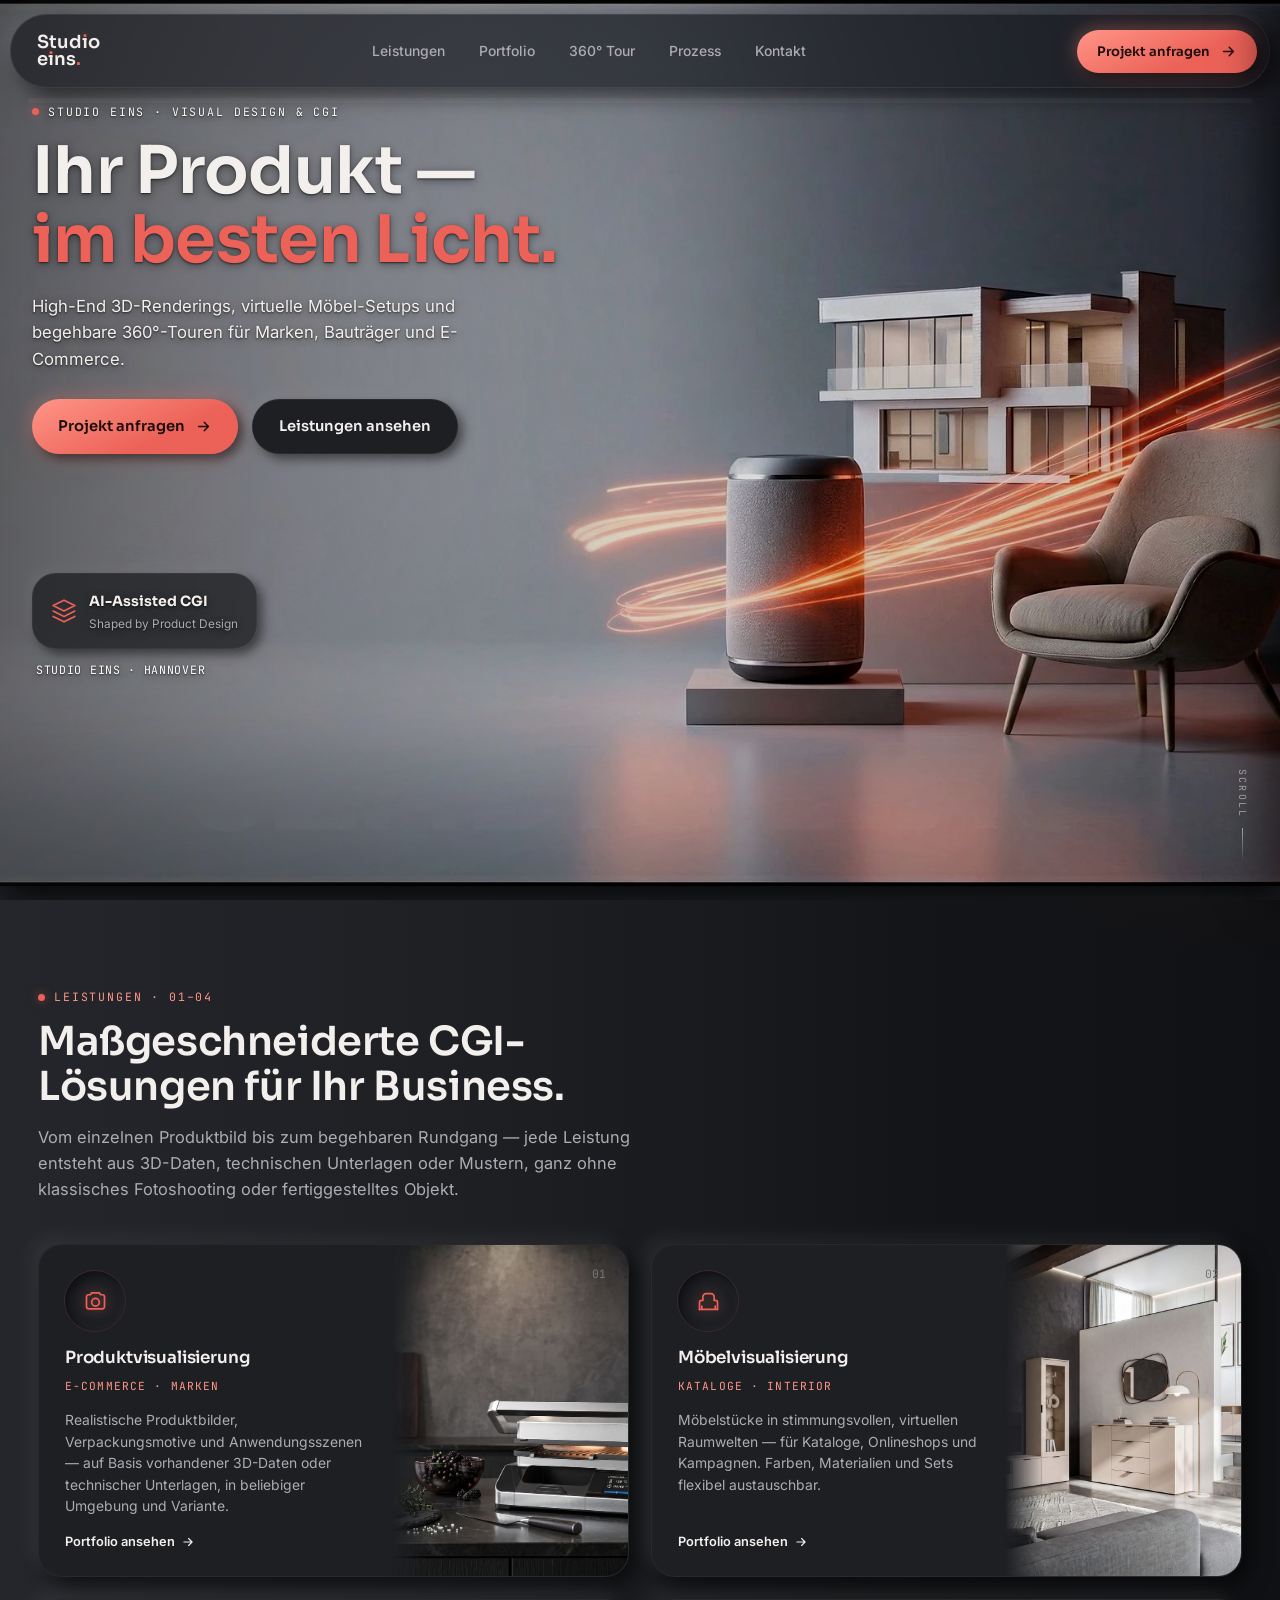
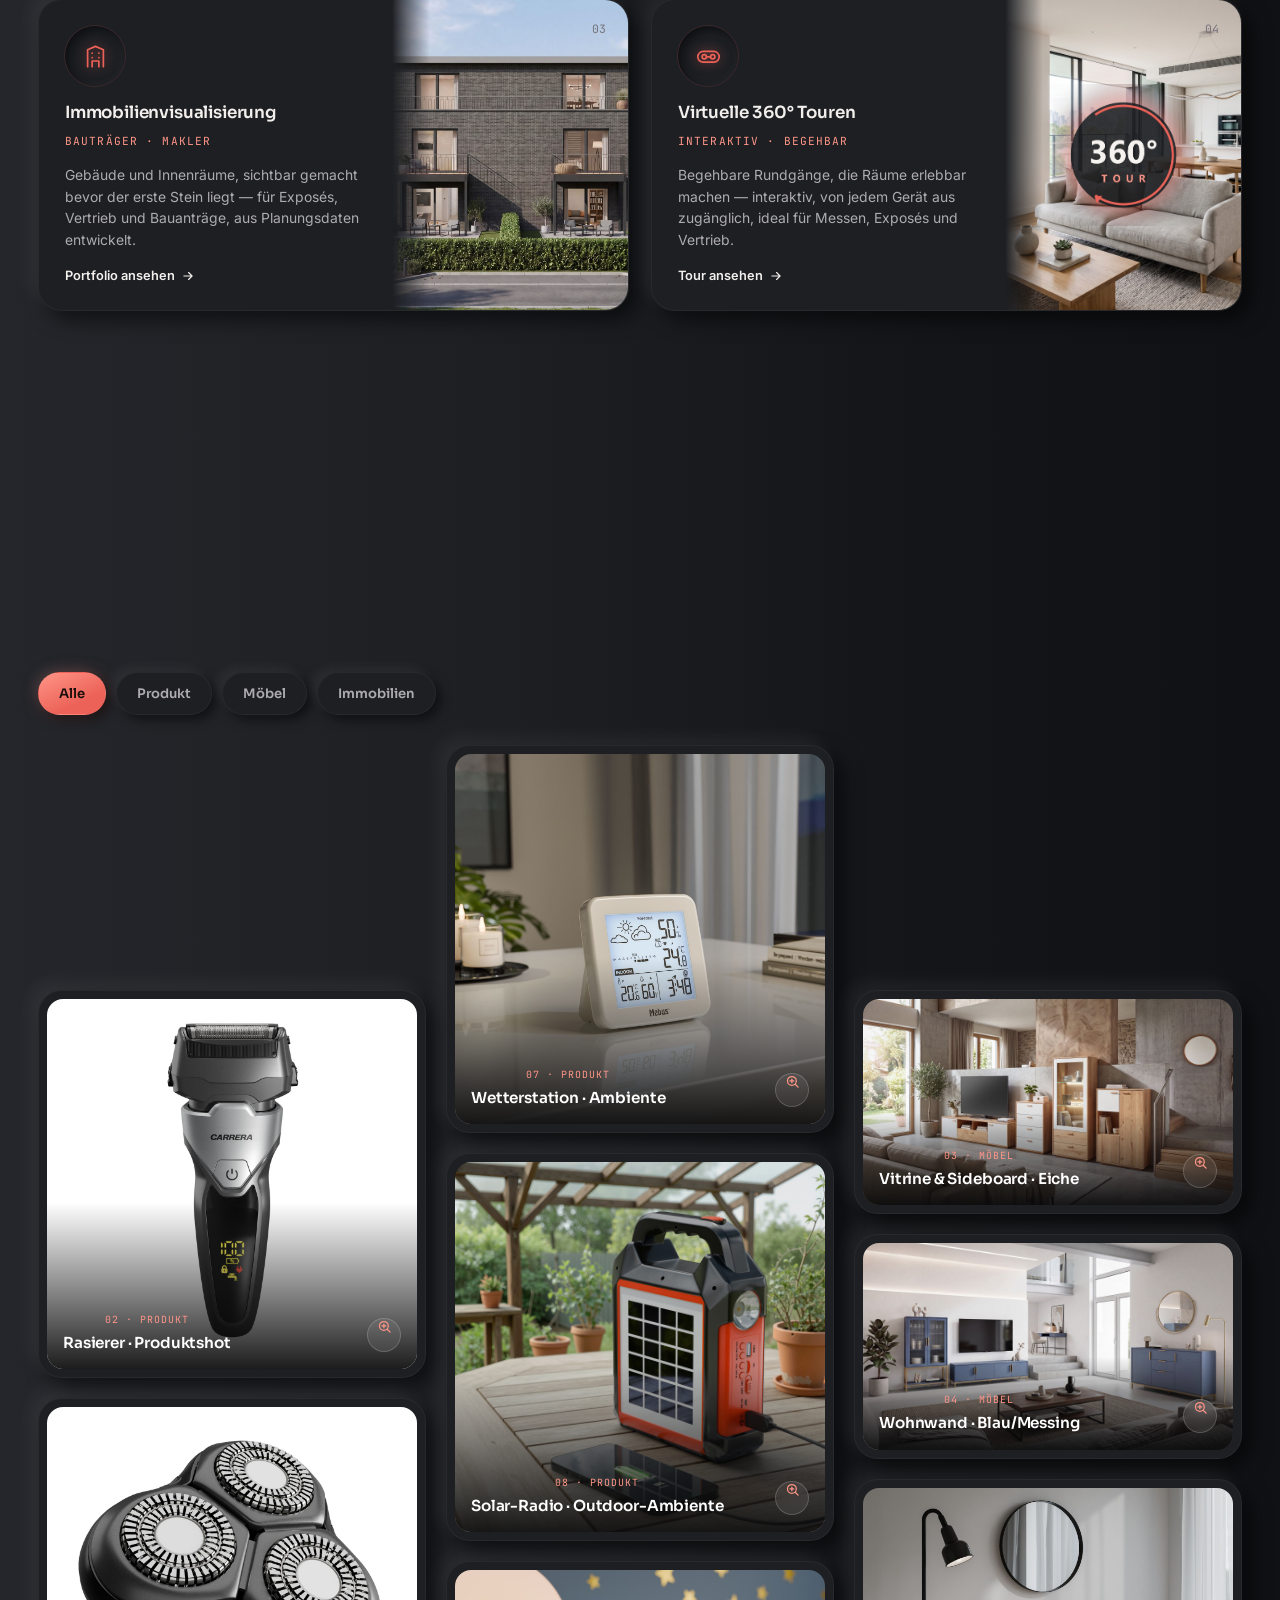
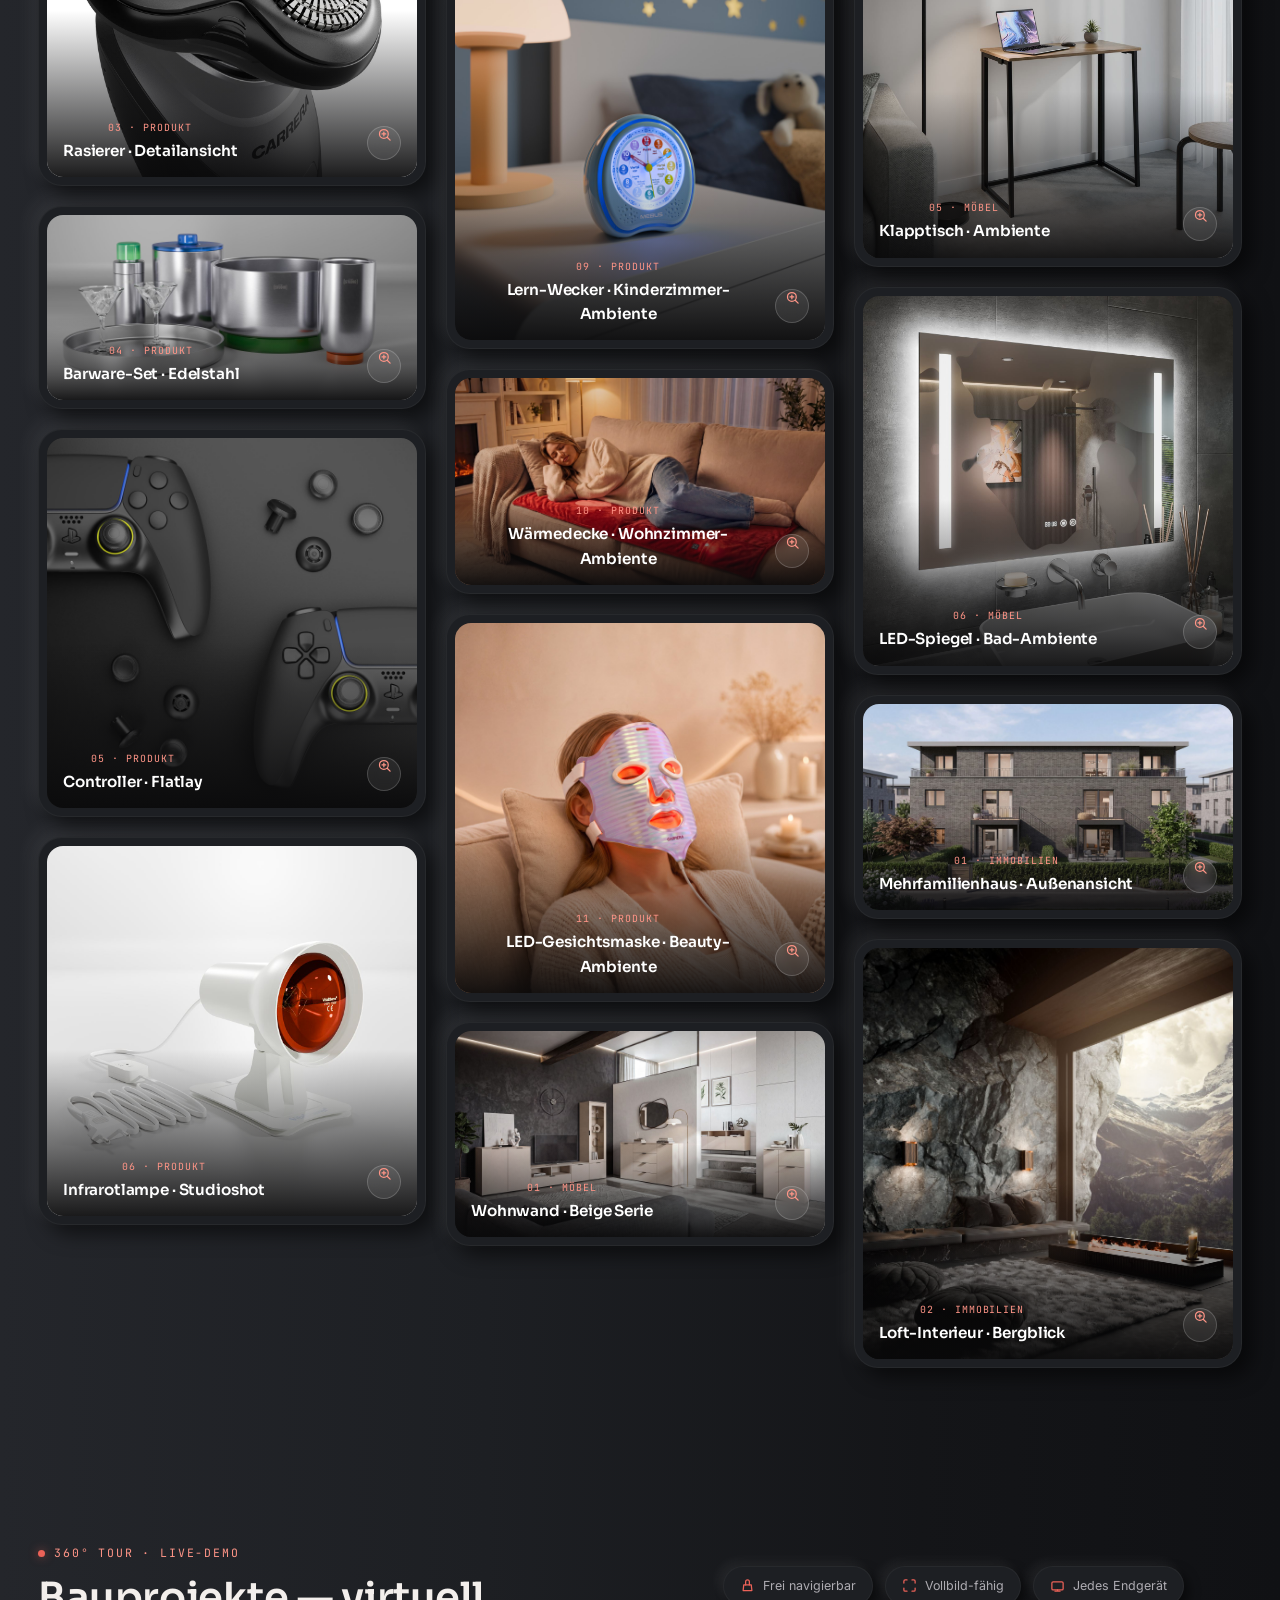
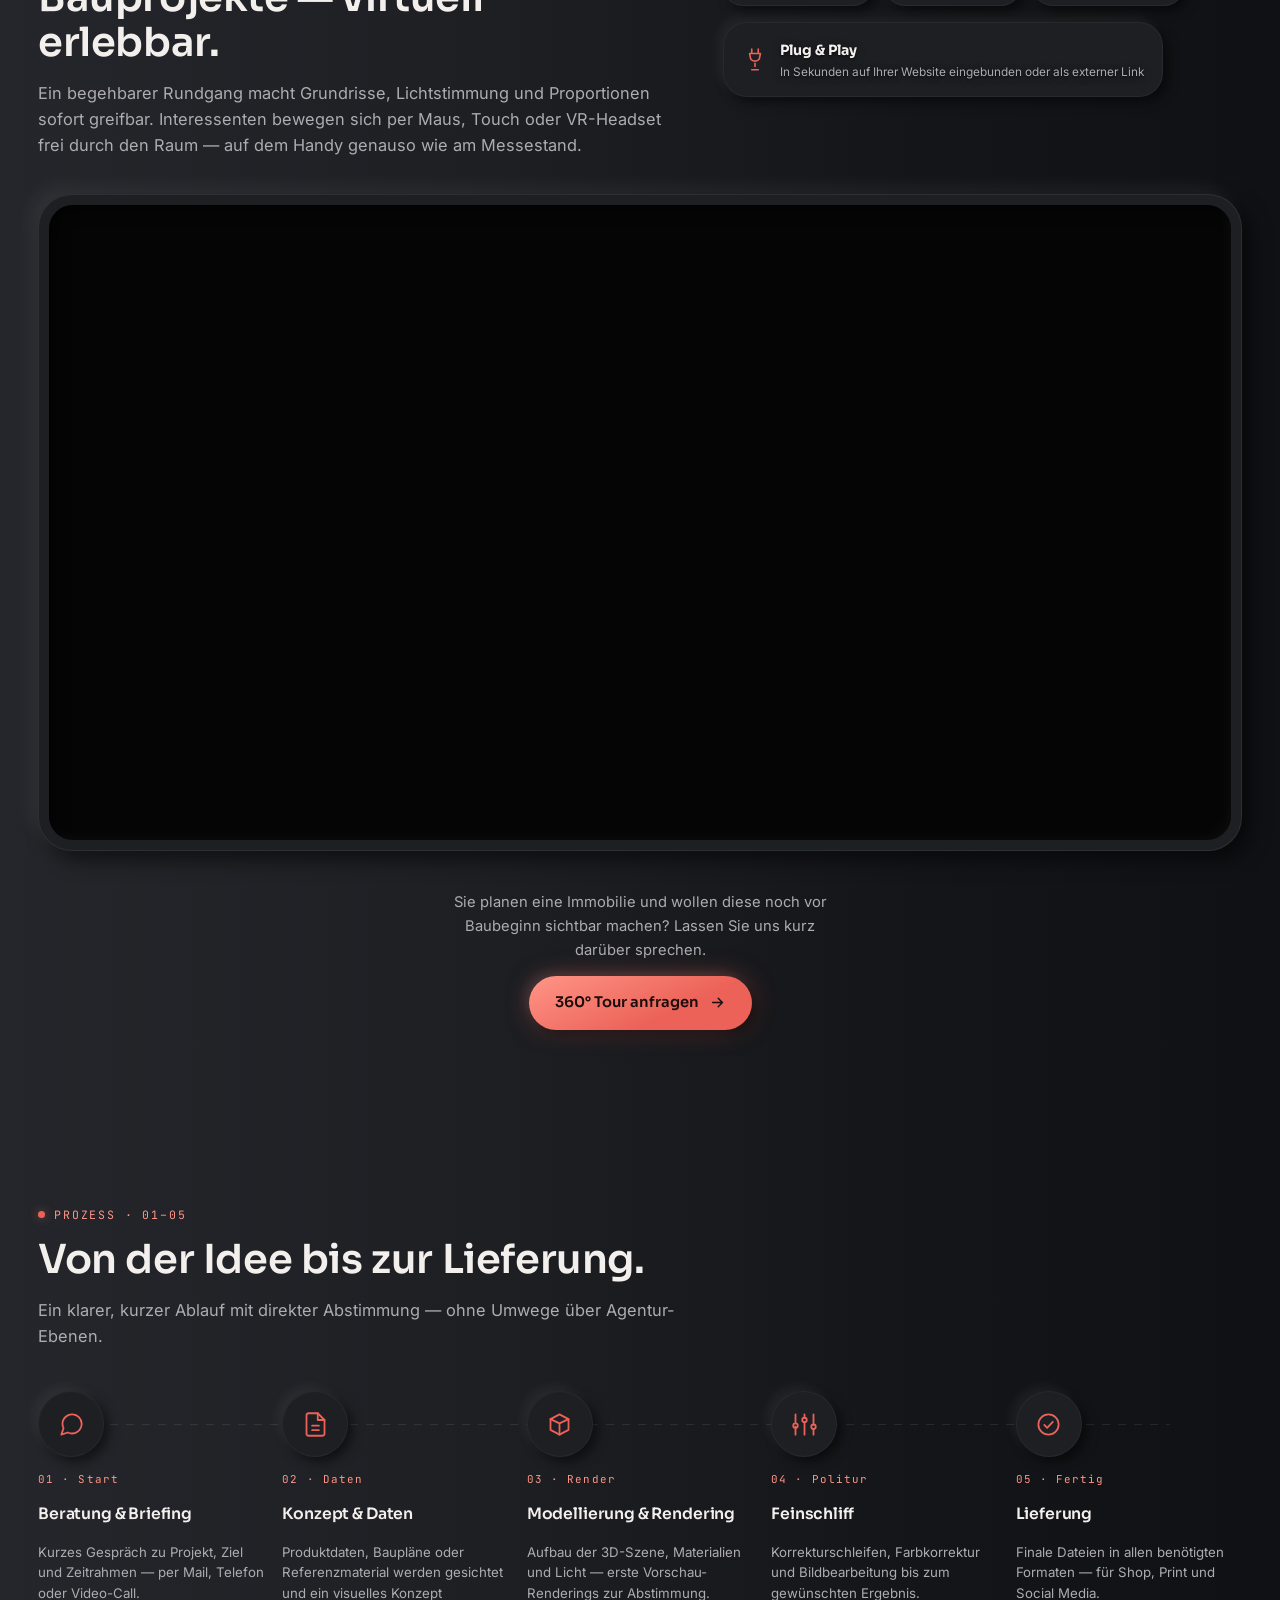
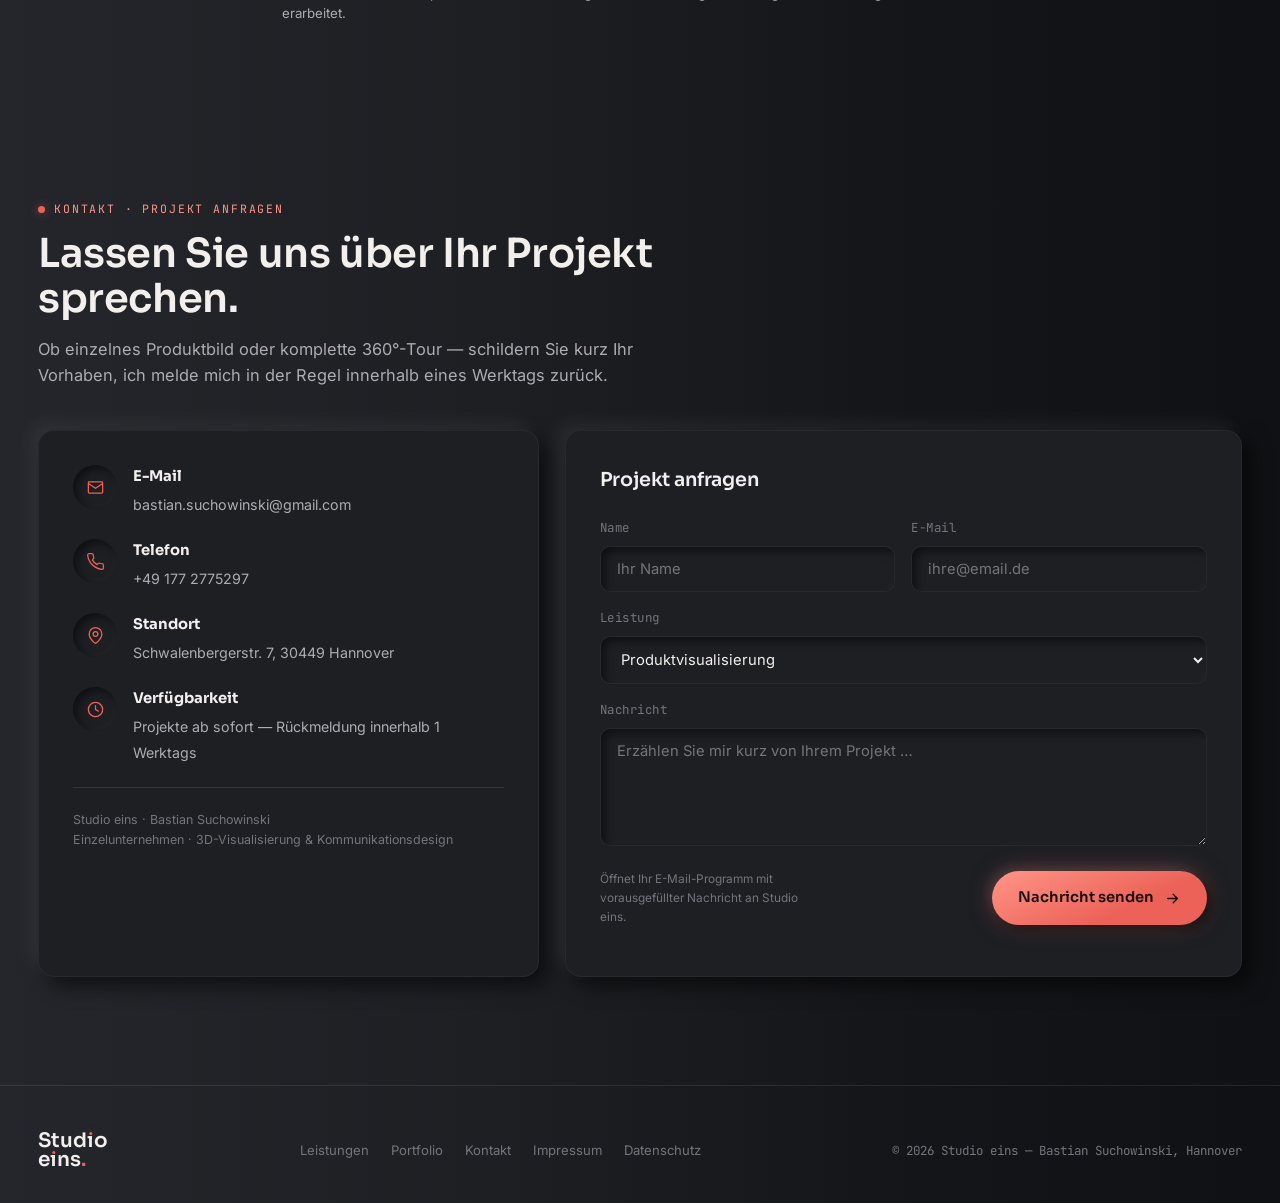
==== site-v5/index.html @ 90b6ddd1 "Add files via upload" ====
<!DOCTYPE html>
<html lang="de">
<head>
<meta charset="UTF-8">
<meta name="viewport" content="width=device-width, initial-scale=1.0">
<title>Studio eins — 3D-Visualisierung aus Hannover</title>
<meta name="description" content="Studio eins verwandelt Produkte, Möbel und Immobilien in fotorealistische 3D-Visualisierungen und begehbare 360°-Touren. Von Bastian Suchowinski, Hannover.">
<!-- TODO sobald die Domain feststeht: og:url + <link rel="canonical"> ergänzen, und og:image/twitter:image auf eine absolute URL (https://domain/...) umstellen — Social-Plattformen laden relative Bildpfade nicht zuverlässig -->
<meta property="og:type" content="website">
<meta property="og:site_name" content="Studio eins">
<meta property="og:title" content="Studio eins — 3D-Visualisierung aus Hannover">
<meta property="og:description" content="Studio eins verwandelt Produkte, Möbel und Immobilien in fotorealistische 3D-Visualisierungen und begehbare 360°-Touren.">
<meta property="og:image" content="assets/img/og-image.jpg">
<meta property="og:locale" content="de_DE">
<meta name="twitter:card" content="summary_large_image">
<meta name="twitter:title" content="Studio eins — 3D-Visualisierung aus Hannover">
<meta name="twitter:description" content="Studio eins verwandelt Produkte, Möbel und Immobilien in fotorealistische 3D-Visualisierungen und begehbare 360°-Touren.">
<meta name="twitter:image" content="assets/img/og-image.jpg">
<link rel="icon" href="assets/brand/favicon.ico" sizes="any">
<link rel="icon" type="image/png" sizes="32x32" href="assets/brand/favicon-32.png">
<link rel="icon" type="image/png" sizes="16x16" href="assets/brand/favicon-16.png">
<link rel="apple-touch-icon" sizes="180x180" href="assets/brand/apple-touch-icon.png">
<link rel="icon" type="image/png" sizes="192x192" href="assets/brand/android-chrome-192.png">
<link rel="stylesheet" href="styles.css?v=58">
</head>
<body>

<div class="backdrop" aria-hidden="true" id="backdrop"></div>
<canvas class="bolt-canvas" id="boltCanvas" aria-hidden="true"></canvas>

<!-- ===== NAV ===== -->
<header class="nav" id="siteNav">
  <div class="container nav__inner">
    <a href="#top" class="logo" aria-label="Studio eins — Start">
      <span class="logo__type">
        <span class="logo__l1">Stud<span class="i-wrap">ı<i class="i-dot"></i></span>o</span>
        <span class="logo__l2">e<span class="i-wrap">ı<i class="i-dot"></i></span>ns<span class="logo__stop">.</span></span>
      </span>
    </a>

    <nav class="nav__links" aria-label="Hauptnavigation">
      <a href="#leistungen">Leistungen</a>
      <a href="#portfolio">Portfolio</a>
      <a href="#tour">360°&nbsp;Tour</a>
      <a href="#prozess">Prozess</a>
      <a href="#kontakt">Kontakt</a>
    </nav>

    <div class="nav__cta">
      <a href="#kontakt" class="btn btn--accent btn--sm">
        <span class="full">Projekt anfragen</span>
        <svg viewBox="0 0 24 24" fill="none" stroke="currentColor" stroke-width="2" stroke-linecap="round" stroke-linejoin="round"><path d="M5 12h14M13 6l6 6-6 6"/></svg>
      </a>
    </div>

    <button class="burger" id="burger" aria-label="Menü öffnen" aria-expanded="false" aria-controls="mobileMenu">
      <span></span>
    </button>
  </div>
</header>

<div class="progress" aria-hidden="true"><div class="progress__fill" id="progressFill"></div></div>

<div class="menu-backdrop" id="menuBackdrop"></div>
<nav class="mobile-menu" id="mobileMenu" aria-label="Mobile Navigation">
  <a href="#leistungen">Leistungen</a>
  <a href="#portfolio">Portfolio</a>
  <a href="#tour">360° Tour</a>
  <a href="#prozess">Prozess</a>
  <a href="#kontakt">Kontakt</a>
  <a href="#kontakt" class="btn btn--accent">Projekt anfragen</a>
</nav>

<main id="top">

  <!-- ===== HERO ===== -->
  <section class="hero">
    <div class="hero__stage">
      <div class="hero__frame">
        <div class="hero__media">
          <video autoplay muted loop playsinline poster="assets/img/hero-poster.jpg">
            <source src="assets/video/hero.mp4" type="video/mp4">
          </video>
        </div>
        <div class="hero__scrim" aria-hidden="true"></div>
        <div class="hero__ghost" aria-hidden="true">STUDIO EINS</div>

        <div class="hero__content">
          <div class="container hero__content__inner">
          <div class="hero__grid">
            <div class="hero__copy reveal">
              <span class="eyebrow">STUDIO EINS · VISUAL DESIGN &amp; CGI</span>
              <h1>Ihr Produkt —<br><em>im besten Licht.</em></h1>
              <p>High-End 3D-Renderings, virtuelle Möbel-Setups und begehbare 360°-Touren für Marken, Bauträger und E-Commerce.</p>
              <div class="hero__actions">
                <a href="#kontakt" class="btn btn--accent btn--pulse">
                  Projekt anfragen
                  <svg viewBox="0 0 24 24" fill="none" stroke="currentColor" stroke-width="2" stroke-linecap="round" stroke-linejoin="round"><path d="M5 12h14M13 6l6 6-6 6"/></svg>
                </a>
                <a href="#leistungen" class="btn btn--ghost">Leistungen ansehen</a>
              </div>

              <div class="hero__trust reveal" style="transition-delay:.15s">
                <div class="hero__trust-inner">
                  <div class="hero__badge">
                    <svg viewBox="0 0 24 24" fill="none" stroke="currentColor" stroke-width="1.5" stroke-linecap="round" stroke-linejoin="round"><path d="M12 2 2 7l10 5 10-5-10-5Z"/><path d="M2 17l10 5 10-5M2 12l10 5 10-5"/></svg>
                    <span>
                      <b>AI-Assisted CGI</b>
                      <span>Shaped by Product Design</span>
                    </span>
                  </div>
                  <div class="hero__meta">STUDIO&nbsp;EINS · HANNOVER</div>
                </div>
              </div>
            </div>
          </div>
          </div>
        </div>

        <div class="scrolldown" aria-hidden="true"><span>SCROLL</span><span class="line"></span></div>
      </div>
    </div>
  </section>

  <!-- ===== LEISTUNGEN ===== -->
  <section class="section" id="leistungen">
    <div class="container">
      <div class="section-head reveal">
        <span class="eyebrow">Leistungen · 01–04</span>
        <h2>Maßgeschneiderte CGI-Lösungen für Ihr Business.</h2>
        <p>Vom einzelnen Produktbild bis zum begehbaren Rundgang — jede Leistung entsteht aus 3D-Daten, technischen Unterlagen oder Mustern, ganz ohne klassisches Fotoshooting oder fertiggestelltes Objekt.</p>
      </div>

      <div class="services-grid">

        <article class="service-card reveal">
          <div class="service-card__body">
            <span class="service-card__num">01</span>
            <div class="service-card__icon" aria-hidden="true">
              <svg viewBox="0 0 24 24" fill="none" stroke="currentColor" stroke-width="1.5" stroke-linecap="round" stroke-linejoin="round">
                <path d="M4 8a2 2 0 0 1 2-2h1.4l1.1-1.6h7L16.6 6H18a2 2 0 0 1 2 2v8.5a2 2 0 0 1-2 2H6a2 2 0 0 1-2-2V8Z"/><circle cx="12" cy="12.7" r="3.4"/>
              </svg>
            </div>
            <h3>Produktvisualisierung</h3>
            <p class="sub">E-Commerce · Marken</p>
            <p class="desc">Realistische Produktbilder, Verpackungsmotive und Anwendungsszenen — auf Basis vorhandener 3D-Daten oder technischer Unterlagen, in beliebiger Umgebung und Variante.</p>
            <a href="#portfolio" class="service-card__link" data-open-gallery="produkt">Portfolio ansehen <svg viewBox="0 0 24 24" fill="none" stroke="currentColor" stroke-width="2" stroke-linecap="round" stroke-linejoin="round"><path d="M5 12h14M13 6l6 6-6 6"/></svg></a>
          </div>
          <div class="service-card__media"><img src="assets/img/product-grill.jpg" alt="Produktvisualisierung: fotorealistisches 3D-Rendering eines Kontaktgrills in Studioumgebung" loading="lazy"></div>
        </article>

        <article class="service-card reveal" style="transition-delay:.06s">
          <div class="service-card__body">
            <span class="service-card__num">02</span>
            <div class="service-card__icon" aria-hidden="true">
              <svg viewBox="0 0 24 24" fill="none" stroke="currentColor" stroke-width="1.5" stroke-linecap="round" stroke-linejoin="round">
                <path d="M4 19v-6a2 2 0 0 1 2-2h1V8a3 3 0 0 1 3-3h4a3 3 0 0 1 3 3v3h1a2 2 0 0 1 2 2v6"/><path d="M4 19h16M6 19v-3M18 19v-3"/>
              </svg>
            </div>
            <h3>Möbelvisualisierung</h3>
            <p class="sub">Kataloge · Interior</p>
            <p class="desc">Möbelstücke in stimmungsvollen, virtuellen Raumwelten — für Kataloge, Onlineshops und Kampagnen. Farben, Materialien und Sets flexibel austauschbar.</p>
            <a href="#portfolio" class="service-card__link" data-open-gallery="moebel">Portfolio ansehen <svg viewBox="0 0 24 24" fill="none" stroke="currentColor" stroke-width="2" stroke-linecap="round" stroke-linejoin="round"><path d="M5 12h14M13 6l6 6-6 6"/></svg></a>
          </div>
          <div class="service-card__media"><img src="assets/img/furniture-beige.jpg" alt="Möbelvisualisierung: 3D-Rendering eines Wohnzimmers mit beigen Sideboards" loading="lazy"></div>
        </article>

        <article class="service-card reveal" style="transition-delay:.12s">
          <div class="service-card__body">
            <span class="service-card__num">03</span>
            <div class="service-card__icon" aria-hidden="true">
              <svg viewBox="0 0 24 24" fill="none" stroke="currentColor" stroke-width="1.5" stroke-linecap="round" stroke-linejoin="round">
                <path d="M5 21V6l7-3 7 3v15"/><path d="M9 21v-5h6v5M9 9h.01M15 9h.01M9 13h.01M15 13h.01"/>
              </svg>
            </div>
            <h3>Immobilienvisualisierung</h3>
            <p class="sub">Bauträger · Makler</p>
            <p class="desc">Gebäude und Innenräume, sichtbar gemacht bevor der erste Stein liegt — für Exposés, Vertrieb und Bauanträge, aus Planungsdaten entwickelt.</p>
            <a href="#portfolio" class="service-card__link" data-open-gallery="immobilien">Portfolio ansehen <svg viewBox="0 0 24 24" fill="none" stroke="currentColor" stroke-width="2" stroke-linecap="round" stroke-linejoin="round"><path d="M5 12h14M13 6l6 6-6 6"/></svg></a>
          </div>
          <div class="service-card__media"><img src="assets/img/realestate-exterior.jpg" alt="Immobilienvisualisierung: 3D-Rendering eines modernen Mehrfamilienhauses" loading="lazy"></div>
        </article>

        <article class="service-card reveal" style="transition-delay:.18s">
          <div class="service-card__body">
            <span class="service-card__num">04</span>
            <div class="service-card__icon" aria-hidden="true">
              <svg viewBox="0 0 24 24" fill="none" stroke="currentColor" stroke-width="1.5" stroke-linecap="round" stroke-linejoin="round">
                <rect x="2.5" y="7.5" width="19" height="9.5" rx="4.75"/><circle cx="8.2" cy="12.25" r="1.9"/><circle cx="15.8" cy="12.25" r="1.9"/><path d="M10.4 12.25h3.2"/>
              </svg>
            </div>
            <h3>Virtuelle 360° Touren</h3>
            <p class="sub">Interaktiv · Begehbar</p>
            <p class="desc">Begehbare Rundgänge, die Räume erlebbar machen — interaktiv, von jedem Gerät aus zugänglich, ideal für Messen, Exposés und Vertrieb.</p>
            <a href="#tour" class="service-card__link">Tour ansehen <svg viewBox="0 0 24 24" fill="none" stroke="currentColor" stroke-width="2" stroke-linecap="round" stroke-linejoin="round"><path d="M5 12h14M13 6l6 6-6 6"/></svg></a>
          </div>
          <div class="service-card__media"><img src="assets/img/tour-360-cover.jpg" alt="Virtuelle 360°-Tour: modernes Wohn-/Küchenloft mit 360°-Tour-Badge" loading="lazy"></div>
        </article>

      </div>
    </div>
  </section>

  <!-- ===== PORTFOLIO ===== -->
  <section class="section" id="portfolio">
    <div class="container">
      <div class="section-head reveal">
        <span class="eyebrow">Portfolio · Auswahl</span>
        <h2>Ausgewählte Arbeiten.</h2>
        <p>Das gesamte Portfolio auf einen Blick. Nach Leistung filtern oder direkt auf ein Bild klicken, um die Galerie zu öffnen.</p>
      </div>

      <div class="ref-filters" id="refFilters" role="tablist" aria-label="Portfolio filtern">
        <button class="ref-filter is-active" data-filter="alle">Alle</button>
        <button class="ref-filter" data-filter="produkt">Produkt</button>
        <button class="ref-filter" data-filter="moebel">Möbel</button>
        <button class="ref-filter" data-filter="immobilien">Immobilien</button>
      </div>

      <div class="ref-grid" id="refGrid"><!-- Kacheln werden per JS aus den Galerie-Daten erzeugt --></div>
    </div>
  </section>

  <!-- ===== 360 TOUR ===== -->
  <section class="section" id="tour">
    <div class="container">
      <div class="tour-copy">
        <div class="section-head reveal" style="margin-bottom:0;">
          <span class="eyebrow">360° Tour · Live-Demo</span>
          <h2>Bauprojekte — virtuell erlebbar.</h2>
          <p>Ein begehbarer Rundgang macht Grundrisse, Lichtstimmung und Proportionen sofort greifbar. Interessenten bewegen sich per Maus, Touch oder VR-Headset frei durch den Raum — auf dem Handy genauso wie am Messestand.</p>
        </div>
        <div class="tour-aside">
          <div class="tour-chips reveal" style="transition-delay:.1s">
            <span class="tour-chip"><svg viewBox="0 0 24 24" fill="none" stroke="currentColor" stroke-width="2" stroke-linecap="round" stroke-linejoin="round"><path d="M9 11V6a3 3 0 0 1 6 0v5"/><path d="M6 11h12l1 9H5l1-9Z"/></svg>Frei navigierbar</span>
            <span class="tour-chip"><svg viewBox="0 0 24 24" fill="none" stroke="currentColor" stroke-width="2" stroke-linecap="round" stroke-linejoin="round"><path d="M8 3H5a2 2 0 0 0-2 2v3M16 3h3a2 2 0 0 1 2 2v3M8 21H5a2 2 0 0 1-2-2v-3M16 21h3a2 2 0 0 0 2-2v-3"/></svg>Vollbild-fähig</span>
            <span class="tour-chip"><svg viewBox="0 0 24 24" fill="none" stroke="currentColor" stroke-width="2" stroke-linecap="round" stroke-linejoin="round"><rect x="3" y="6" width="18" height="13" rx="2"/><path d="M8 21h8M12 19v2"/></svg>Jedes Endgerät</span>
          </div>
          <div class="hero__badge tour-badge reveal" style="transition-delay:.16s">
            <svg viewBox="0 0 24 24" fill="none" stroke="currentColor" stroke-width="1.5" stroke-linecap="round" stroke-linejoin="round"><path d="M9 2v4M15 2v4M7 6h10l-1 5a5 5 0 0 1-8 0L7 6Z"/><path d="M12 15v3M9 21h6"/></svg>
            <span>
              <b>Plug &amp; Play</b>
              <span>In Sekunden auf Ihrer Website eingebunden oder als externer Link</span>
            </span>
          </div>
        </div>
      </div>

      <div class="tour-panel reveal">
        <div class="tour-frame">
          <iframe title="Virtuelle 360°-Immobilientour Studio eins" src="https://kuula.co/share/collection/7Tkqc?logo=0&card=1&info=0&fs=1&vr=1&zoom=1&thumbs=1&margin=11&inst=de" allow="xr-spatial-tracking; gyroscope; accelerometer" allowfullscreen loading="lazy"></iframe>
        </div>
      </div>

      <div class="tour-cta reveal">
        <p>Sie planen eine Immobilie und wollen diese noch vor Baubeginn sichtbar machen? Lassen Sie uns kurz darüber sprechen.</p>
        <a href="#kontakt" class="btn btn--accent">
          360° Tour anfragen
          <svg viewBox="0 0 24 24" fill="none" stroke="currentColor" stroke-width="2" stroke-linecap="round" stroke-linejoin="round"><path d="M5 12h14M13 6l6 6-6 6"/></svg>
        </a>
      </div>
    </div>
  </section>

  <!-- ===== PROZESS ===== -->
  <section class="section process" id="prozess">
    <div class="container">
      <div class="section-head reveal">
        <span class="eyebrow">Prozess · 01–05</span>
        <h2>Von der Idee bis zur Lieferung.</h2>
        <p>Ein klarer, kurzer Ablauf mit direkter Abstimmung — ohne Umwege über Agentur-Ebenen.</p>
      </div>

      <div class="process-track">
        <div class="process-step reveal">
          <div class="process-step__icon"><svg viewBox="0 0 24 24" fill="none" stroke="currentColor" stroke-width="1.6" stroke-linecap="round" stroke-linejoin="round"><path d="M21 11.5a8.38 8.38 0 0 1-.9 3.8 8.5 8.5 0 0 1-7.6 4.7 8.38 8.38 0 0 1-3.8-.9L3 21l1.9-5.7a8.38 8.38 0 0 1-.9-3.8 8.5 8.5 0 0 1 4.7-7.6 8.38 8.38 0 0 1 3.8-.9h.5a8.48 8.48 0 0 1 8 8v.5Z"/></svg></div>
          <span class="process-step__n">01 · Start</span>
          <h3>Beratung &amp; Briefing</h3>
          <p>Kurzes Gespräch zu Projekt, Ziel und Zeitrahmen — per Mail, Telefon oder Video-Call.</p>
        </div>
        <div class="process-step reveal" style="transition-delay:.06s">
          <div class="process-step__icon"><svg viewBox="0 0 24 24" fill="none" stroke="currentColor" stroke-width="1.6" stroke-linecap="round" stroke-linejoin="round"><path d="M14 2H6a2 2 0 0 0-2 2v16a2 2 0 0 0 2 2h12a2 2 0 0 0 2-2V8l-6-6Z"/><path d="M14 2v6h6M9 13h6M9 17h6"/></svg></div>
          <span class="process-step__n">02 · Daten</span>
          <h3>Konzept &amp; Daten</h3>
          <p>Produktdaten, Baupläne oder Referenzmaterial werden gesichtet und ein visuelles Konzept erarbeitet.</p>
        </div>
        <div class="process-step reveal" style="transition-delay:.12s">
          <div class="process-step__icon"><svg viewBox="0 0 24 24" fill="none" stroke="currentColor" stroke-width="1.6" stroke-linecap="round" stroke-linejoin="round"><path d="M12 3 4 7.2v9.6L12 21l8-4.2V7.2L12 3Z"/><path d="m4 7.2 8 3.8 8-3.8M12 11v10"/></svg></div>
          <span class="process-step__n">03 · Render</span>
          <h3>Modellierung &amp; Rendering</h3>
          <p>Aufbau der 3D-Szene, Materialien und Licht — erste Vorschau-Renderings zur Abstimmung.</p>
        </div>
        <div class="process-step reveal" style="transition-delay:.18s">
          <div class="process-step__icon"><svg viewBox="0 0 24 24" fill="none" stroke="currentColor" stroke-width="1.6" stroke-linecap="round" stroke-linejoin="round"><path d="M4 21v-7M4 10V3M12 21v-11M12 6V3M20 21v-5M20 12V3"/><circle cx="4" cy="13" r="2"/><circle cx="12" cy="8" r="2"/><circle cx="20" cy="14" r="2"/></svg></div>
          <span class="process-step__n">04 · Politur</span>
          <h3>Feinschliff</h3>
          <p>Korrekturschleifen, Farbkorrektur und Bildbearbeitung bis zum gewünschten Ergebnis.</p>
        </div>
        <div class="process-step reveal" style="transition-delay:.24s">
          <div class="process-step__icon"><svg viewBox="0 0 24 24" fill="none" stroke="currentColor" stroke-width="1.6" stroke-linecap="round" stroke-linejoin="round"><circle cx="12" cy="12" r="9"/><path d="m8.3 12.4 2.5 2.5 5-5.3"/></svg></div>
          <span class="process-step__n">05 · Fertig</span>
          <h3>Lieferung</h3>
          <p>Finale Dateien in allen benötigten Formaten — für Shop, Print und Social Media.</p>
        </div>
      </div>
    </div>
  </section>

  <!-- ===== KONTAKT ===== -->
  <section class="section" id="kontakt">
    <div class="container">
      <div class="section-head reveal">
        <span class="eyebrow">Kontakt · Projekt anfragen</span>
        <h2>Lassen Sie uns über Ihr Projekt sprechen.</h2>
        <p>Ob einzelnes Produktbild oder komplette 360°-Tour — schildern Sie kurz Ihr Vorhaben, ich melde mich in der Regel innerhalb eines Werktags zurück.</p>
      </div>

      <div class="contact-grid">
        <div class="contact-card nm-raised reveal">
          <div class="contact-row">
            <span class="contact-row__icon"><svg viewBox="0 0 24 24" fill="none" stroke="currentColor" stroke-width="1.6" stroke-linecap="round" stroke-linejoin="round"><path d="M4 4h16v16H4z" opacity="0"/><path d="M3 7l9 6 9-6M4 5h16a1 1 0 0 1 1 1v12a1 1 0 0 1-1 1H4a1 1 0 0 1-1-1V6a1 1 0 0 1 1-1Z"/></svg></span>
            <div><b>E-Mail</b><a href="mailto:bastian.suchowinski@gmail.com">bastian.suchowinski@gmail.com</a></div>
          </div>
          <div class="contact-row">
            <span class="contact-row__icon"><svg viewBox="0 0 24 24" fill="none" stroke="currentColor" stroke-width="1.6" stroke-linecap="round" stroke-linejoin="round"><path d="M22 16.9v3a2 2 0 0 1-2.2 2 19.8 19.8 0 0 1-8.6-3.1 19.5 19.5 0 0 1-6-6 19.8 19.8 0 0 1-3.1-8.6A2 2 0 0 1 4.1 2h3a2 2 0 0 1 2 1.7c.1 1 .3 2 .6 2.9a2 2 0 0 1-.5 2.1L8 9.9a16 16 0 0 0 6 6l1.2-1.2a2 2 0 0 1 2.1-.5c.9.3 1.9.5 2.9.6a2 2 0 0 1 1.8 2Z"/></svg></span>
            <div><b>Telefon</b><a href="tel:+491772775297">+49 177 2775297</a></div>
          </div>
          <div class="contact-row">
            <span class="contact-row__icon"><svg viewBox="0 0 24 24" fill="none" stroke="currentColor" stroke-width="1.6" stroke-linecap="round" stroke-linejoin="round"><path d="M20 10c0 6-8 12-8 12s-8-6-8-12a8 8 0 0 1 16 0Z"/><circle cx="12" cy="10" r="3"/></svg></span>
            <div><b>Standort</b><span class="val">Schwalenbergerstr. 7, 30449 Hannover</span></div>
          </div>
          <div class="contact-row">
            <span class="contact-row__icon"><svg viewBox="0 0 24 24" fill="none" stroke="currentColor" stroke-width="1.6" stroke-linecap="round" stroke-linejoin="round"><circle cx="12" cy="12" r="9"/><path d="M12 7v5l3.5 2"/></svg></span>
            <div><b>Verfügbarkeit</b><span class="val">Projekte ab sofort — Rückmeldung innerhalb 1 Werktags</span></div>
          </div>
          <div class="contact-card__divider"></div>
          <p class="contact-card__foot">Studio eins · Bastian Suchowinski<br>Einzelunternehmen · 3D-Visualisierung &amp; Kommunikationsdesign</p>
        </div>

        <form class="form-card nm-raised reveal" id="contactForm" style="transition-delay:.1s">
          <h3>Projekt anfragen</h3>
          <div class="form-grid">
            <div class="field">
              <label for="cf-name">Name</label>
              <input id="cf-name" name="name" type="text" placeholder="Ihr Name" required>
            </div>
            <div class="field">
              <label for="cf-email">E-Mail</label>
              <input id="cf-email" name="email" type="email" placeholder="ihre@email.de" required>
            </div>
            <div class="field field--full">
              <label for="cf-service">Leistung</label>
              <select id="cf-service" name="service">
                <option>Produktvisualisierung</option>
                <option>Möbelvisualisierung</option>
                <option>Immobilienvisualisierung</option>
                <option>Virtuelle 360°-Tour</option>
                <option>Sonstiges</option>
              </select>
            </div>
            <div class="field field--full">
              <label for="cf-message">Nachricht</label>
              <textarea id="cf-message" name="message" placeholder="Erzählen Sie mir kurz von Ihrem Projekt …" required></textarea>
            </div>
          </div>
          <div class="form-foot">
            <span class="form-hint">Öffnet Ihr E-Mail-Programm mit vorausgefüllter Nachricht an Studio eins.</span>
            <button type="submit" class="btn btn--accent">
              Nachricht senden
              <svg viewBox="0 0 24 24" fill="none" stroke="currentColor" stroke-width="2" stroke-linecap="round" stroke-linejoin="round"><path d="M5 12h14M13 6l6 6-6 6"/></svg>
            </button>
          </div>
          <p class="form-status" id="formStatus" role="status" aria-live="polite"></p>
        </form>
      </div>
    </div>
  </section>

</main>

<!-- ===== FOOTER ===== -->
<footer class="footer">
  <div class="container footer__inner">
    <a href="#top" class="logo" aria-label="Studio eins — Start">
      <span class="logo__type">
        <span class="logo__l1">Stud<span class="i-wrap">ı<i class="i-dot"></i></span>o</span>
        <span class="logo__l2">e<span class="i-wrap">ı<i class="i-dot"></i></span>ns<span class="logo__stop">.</span></span>
      </span>
    </a>
    <nav class="footer__links" aria-label="Rechtliches">
      <a href="#leistungen">Leistungen</a>
      <a href="#portfolio">Portfolio</a>
      <a href="#kontakt">Kontakt</a>
      <a href="impressum.html">Impressum</a>
      <a href="datenschutz.html">Datenschutz</a>
    </nav>
    <span class="footer__copy">© <span id="year"></span> Studio eins — Bastian Suchowinski, Hannover</span>
  </div>
</footer>

<!-- ===== LIGHTBOX ===== -->
<div class="lightbox" id="lightbox" role="dialog" aria-modal="true" aria-label="Bildergalerie">
  <div class="lightbox__stage">
    <button class="lightbox__close" id="lbClose" aria-label="Galerie schließen"><svg viewBox="0 0 24 24" fill="none" stroke="currentColor" stroke-width="2" stroke-linecap="round" stroke-linejoin="round"><path d="M18 6 6 18M6 6l12 12"/></svg></button>
    <button class="lightbox__btn lightbox__prev" id="lbPrev" aria-label="Vorheriges Bild"><svg viewBox="0 0 24 24" fill="none" stroke="currentColor" stroke-width="2" stroke-linecap="round" stroke-linejoin="round"><path d="m15 18-6-6 6-6"/></svg></button>
    <div class="lightbox__frame" id="lbFrame"></div>
    <button class="lightbox__btn lightbox__next" id="lbNext" aria-label="Nächstes Bild"><svg viewBox="0 0 24 24" fill="none" stroke="currentColor" stroke-width="2" stroke-linecap="round" stroke-linejoin="round"><path d="m9 6 6 6-6 6"/></svg></button>
    <div class="lightbox__cap">
      <h4 id="lbTitle"></h4>
      <span class="lightbox__count" id="lbCount"></span>
    </div>
  </div>
</div>

<script src="main.js?v=58"></script>
</body>
</html>
---- site-v5/styles.css ----
/* ==========================================================================
   Studio eins — V5
   Neumorphism · dunkles Studio-Panel-Design · Akzent #ec6258
   ========================================================================== */

/* ==========================================================================
   Self-hosted fonts (previously loaded from the Google Fonts CDN). Loading
   fonts directly from Google on every visit sends the visitor's IP address
   to Google before any consent is given — flagged as a GDPR issue by a
   2022 LG München ruling. Hosting the files ourselves avoids that entirely.
   Each family below is a single variable-font file per subset (Google
   serves one file covering the whole weight axis, not one file per weight).
   ========================================================================== */
@font-face {
  font-family: 'Sora';
  font-style: normal;
  font-weight: 400 800;
  font-display: swap;
  src: url('assets/fonts/sora-latin.woff2') format('woff2');
  unicode-range: U+0000-00FF, U+0131, U+0152-0153, U+02BB-02BC, U+02C6, U+02DA, U+02DC, U+0304, U+0308, U+0329, U+2000-206F, U+20AC, U+2122, U+2191, U+2193, U+2212, U+2215, U+FEFF, U+FFFD;
}
@font-face {
  font-family: 'Sora';
  font-style: normal;
  font-weight: 400 800;
  font-display: swap;
  src: url('assets/fonts/sora-latin-ext.woff2') format('woff2');
  unicode-range: U+0100-02BA, U+02BD-02C5, U+02C7-02CC, U+02CE-02D7, U+02DD-02FF, U+0304, U+0308, U+0329, U+1D00-1DBF, U+1E00-1E9F, U+1EF2-1EFF, U+2020, U+20A0-20AB, U+20AD-20C0, U+2113, U+2C60-2C7F, U+A720-A7FF;
}
@font-face {
  font-family: 'Inter';
  font-style: normal;
  font-weight: 100 900;
  font-display: swap;
  src: url('assets/fonts/inter-latin.woff2') format('woff2');
  unicode-range: U+0000-00FF, U+0131, U+0152-0153, U+02BB-02BC, U+02C6, U+02DA, U+02DC, U+0304, U+0308, U+0329, U+2000-206F, U+20AC, U+2122, U+2191, U+2193, U+2212, U+2215, U+FEFF, U+FFFD;
}
@font-face {
  font-family: 'Inter';
  font-style: normal;
  font-weight: 100 900;
  font-display: swap;
  src: url('assets/fonts/inter-latin-ext.woff2') format('woff2');
  unicode-range: U+0100-02BA, U+02BD-02C5, U+02C7-02CC, U+02CE-02D7, U+02DD-02FF, U+0304, U+0308, U+0329, U+1D00-1DBF, U+1E00-1E9F, U+1EF2-1EFF, U+2020, U+20A0-20AB, U+20AD-20C0, U+2113, U+2C60-2C7F, U+A720-A7FF;
}
@font-face {
  font-family: 'JetBrains Mono';
  font-style: normal;
  font-weight: 400 800;
  font-display: swap;
  src: url('assets/fonts/jetbrains-mono-latin.woff2') format('woff2');
  unicode-range: U+0000-00FF, U+0131, U+0152-0153, U+02BB-02BC, U+02C6, U+02DA, U+02DC, U+0304, U+0308, U+0329, U+2000-206F, U+20AC, U+2122, U+2191, U+2193, U+2212, U+2215, U+FEFF, U+FFFD;
}
@font-face {
  font-family: 'JetBrains Mono';
  font-style: normal;
  font-weight: 400 800;
  font-display: swap;
  src: url('assets/fonts/jetbrains-mono-latin-ext.woff2') format('woff2');
  unicode-range: U+0100-02BA, U+02BD-02C5, U+02C7-02CC, U+02CE-02D7, U+02DD-02FF, U+0304, U+0308, U+0329, U+1D00-1DBF, U+1E00-1E9F, U+1EF2-1EFF, U+2020, U+20A0-20AB, U+20AD-20C0, U+2113, U+2C60-2C7F, U+A720-A7FF;
}

*, *::before, *::after { box-sizing: border-box; }
html { scroll-behavior: smooth; overflow-x: hidden; }
@media (prefers-reduced-motion: reduce) {
  html { scroll-behavior: auto; }
  *, *::before, *::after { animation-duration: .001ms !important; animation-iteration-count: 1 !important; transition-duration: .001ms !important; scroll-behavior: auto !important; }
}
body { margin: 0; }
img, video { max-width: 100%; display: block; }
a { color: inherit; text-decoration: none; }
button { font: inherit; }
ul { margin: 0; padding: 0; list-style: none; }
h1, h2, h3, h4, p { margin: 0; }
::selection { background: rgba(236,98,88,.34); color: #fff; }

/* ==========================================================================
   Design tokens
   ========================================================================== */
:root {
  --bg-0: #121315;
  --bg-1: #191a1d;
  --bg-2: #1e2024;

  --panel: #1d1f23;
  --panel-2: #222429;
  --panel-hi: rgba(255,255,255,.05);
  --panel-lo: rgba(0,0,0,.62);

  --border: rgba(255,255,255,.07);
  --border-soft: rgba(255,255,255,.045);
  --line: rgba(255,255,255,.09);

  --accent: #ec6258;
  --accent-2: #ff9587;
  --accent-dim: #a8453c;
  --accent-soft: rgba(236,98,88,.14);
  --accent-glow: rgba(236,98,88,.55);

  --text-0: #f3efec;
  --text-1: #aeacb2;
  --text-2: #75747c;

  --radius-xl: 34px;
  --radius-lg: 24px;
  --radius: 16px;
  --radius-sm: 10px;
  --radius-pill: 999px;

  --font-display: 'Sora', 'Segoe UI', sans-serif;
  --font-body: 'Inter', 'Segoe UI', sans-serif;
  --font-mono: 'JetBrains Mono', 'Consolas', monospace;

  --nav-h: 74px;
  --nav-h-scrolled: 60px;
  --nav-top: 14px;
  --container: 1260px;

  --ease: cubic-bezier(.16,.84,.32,1);
  --ease-soft: cubic-bezier(.4,0,.2,1);

  /* neumorphic shadow recipes (dark surface) */
  --nm-out: 9px 9px 20px rgba(0,0,0,.55), -8px -8px 18px rgba(255,255,255,.065);
  --nm-out-sm: 5px 5px 11px rgba(0,0,0,.5), -5px -5px 11px rgba(255,255,255,.06);
  --nm-in: inset 6px 6px 13px rgba(0,0,0,.55), inset -5px -5px 11px rgba(255,255,255,.03);
  --nm-in-sm: inset 4px 4px 8px rgba(0,0,0,.5), inset -3px -3px 7px rgba(255,255,255,.025);
}

body {
  background: var(--bg-1);
  background-image:
    radial-gradient(900px 650px at 100% 8%, rgba(236,98,88,.065), transparent 55%),
    radial-gradient(1100px 850px at 50% 118%, rgba(0,0,0,.45), transparent 60%),
    linear-gradient(90deg, #24262b 0%, #1d1f23 38%, #141518 72%, #101114 100%);
  color: var(--text-1);
  font-family: var(--font-body);
  font-size: 16px;
  line-height: 1.6;
  -webkit-font-smoothing: antialiased;
}

.container { max-width: var(--container); margin: 0 auto; padding: 0 28px; }

h1, h2, h3, h4 { font-family: var(--font-display); color: var(--text-0); font-weight: 600; letter-spacing: -.01em; }
h1 { font-size: clamp(2.3rem, 5.2vw, 4.1rem); line-height: 1.05; font-weight: 650; }
h2 { font-size: clamp(1.7rem, 3.2vw, 2.5rem); line-height: 1.12; }
h3 { font-size: 1.2rem; }
em { color: var(--accent); font-style: normal; }

p { color: var(--text-1); }

.eyebrow {
  display: inline-flex; align-items: center; gap: 9px;
  font-family: var(--font-mono); font-size: .72rem; letter-spacing: .16em; text-transform: uppercase;
  color: var(--accent-2);
}
.eyebrow::before {
  content: ""; width: 7px; height: 7px; border-radius: 50%;
  background: var(--accent); box-shadow: 0 0 10px var(--accent-glow);
}

/* ==========================================================================
   Backdrop layers (bg glow + circuit canvas)
   ========================================================================== */
.backdrop { position: fixed; inset: 0; z-index: 0; pointer-events: none; }
.bolt-canvas { position: fixed; inset: 0; z-index: 1; pointer-events: none; mix-blend-mode: screen; opacity: .9; }

/* ==========================================================================
   Neumorphic utility surfaces
   ========================================================================== */
.nm-raised { background: var(--panel); border-radius: var(--radius); box-shadow: var(--nm-out); border: 1px solid var(--border-soft); }
.nm-inset { background: var(--panel); border-radius: var(--radius); box-shadow: var(--nm-in); border: 1px solid var(--border-soft); }

.btn {
  position: relative; z-index: 1;
  display: inline-flex; align-items: center; gap: 10px;
  padding: 15px 26px; border-radius: var(--radius-pill);
  font-family: var(--font-display); font-weight: 600; font-size: .92rem;
  cursor: pointer; border: 1px solid var(--border-soft);
  transition: transform .35s var(--ease), box-shadow .35s var(--ease), color .25s, background .25s;
  white-space: nowrap;
}
.btn svg { width: 17px; height: 17px; transition: transform .3s var(--ease); }
.btn--accent {
  color: #1a0d0b; background: linear-gradient(155deg, var(--accent-2), var(--accent) 65%);
  box-shadow: var(--nm-out-sm), 0 0 26px -4px var(--accent-glow);
  border: none;
}
.btn--accent:hover { transform: translateY(-2px); box-shadow: var(--nm-out-sm), 0 0 40px -2px var(--accent-glow); }
.btn--accent:hover svg { transform: translateX(3px); }
.btn--ghost { background: var(--panel); color: var(--text-0); box-shadow: var(--nm-out-sm); }
.btn--ghost:hover { box-shadow: var(--nm-in-sm); color: var(--accent-2); }
.btn--sm { padding: 11px 20px; font-size: .82rem; }

/* ==========================================================================
   Nav
   ========================================================================== */
.nav {
  position: fixed; top: var(--nav-top); left: 0; right: 0; z-index: 60;
  transition: top .4s var(--ease);
}
.nav__inner {
  display: flex; align-items: center; justify-content: space-between; gap: 18px;
  height: var(--nav-h); padding: 0 12px 0 26px;
  background: rgba(24,25,29,.66); backdrop-filter: blur(18px) saturate(140%);
  -webkit-backdrop-filter: blur(18px) saturate(140%);
  border-radius: var(--radius-pill); border: 1px solid var(--border);
  box-shadow: var(--nm-out);
  transition: height .4s var(--ease), background .4s var(--ease), box-shadow .4s var(--ease);
}
.nav.is-scrolled .nav__inner { height: var(--nav-h-scrolled); background: rgba(19,20,23,.82); }

.logo { display: flex; align-items: center; }
.logo__type {
  position: relative; display: inline-flex; flex-direction: column; line-height: .94;
  font-family: var(--font-display); font-weight: 600;
}
.logo__l1, .logo__l2 { font-size: 18px; color: var(--text-0); letter-spacing: 0; }
.i-wrap { position: relative; display: inline-block; }
.i-wrap .i-dot {
  position: absolute; top: .0em; left: 50%; transform: translateX(-50%);
  width: 3px; height: 3px; border-radius: 50%;
  background: var(--accent); box-shadow: 0 0 7px var(--accent-glow);
}
.logo__stop { color: var(--accent); }
footer .logo__l1, footer .logo__l2 { font-size: 20px; }
footer .i-wrap .i-dot { width: 3.4px; height: 3.4px; }

.nav__links { display: flex; align-items: center; gap: 2px; }
.nav__links a {
  position: relative; padding: 10px 16px; border-radius: var(--radius-pill);
  font-size: .87rem; color: var(--text-1); font-weight: 500; transition: color .25s, background .25s;
}
.nav__links a:hover { color: var(--text-0); background: var(--panel-hi); }
.nav__links a.is-active { color: var(--accent-2); }

.nav__cta { display: flex; align-items: center; gap: 12px; }

.burger {
  display: none; width: 42px; height: 42px; border-radius: 50%;
  background: var(--panel); box-shadow: var(--nm-out-sm); border: 1px solid var(--border-soft);
  align-items: center; justify-content: center; flex-shrink: 0; cursor: pointer;
}
.burger span { display: block; width: 16px; height: 1.5px; background: var(--text-0); position: relative; transition: transform .3s var(--ease), opacity .3s; }
.burger span::before, .burger span::after { content: ""; position: absolute; left: 0; width: 16px; height: 1.5px; background: var(--text-0); transition: transform .3s var(--ease); }
.burger span::before { top: -5px; } .burger span::after { top: 5px; }
.burger[aria-expanded="true"] span { background: transparent; }
.burger[aria-expanded="true"] span::before { transform: translateY(5px) rotate(45deg); }
.burger[aria-expanded="true"] span::after { transform: translateY(-5px) rotate(-45deg); }

/* progress bar under nav — matches the navbar's width */
.progress {
  position: fixed; left: 50%; transform: translateX(-50%); top: calc(var(--nav-top) + var(--nav-h) + 10px);
  width: min(var(--container), calc(100% - 56px)); height: 5px; border-radius: var(--radius-pill); z-index: 59;
  background: rgba(255,255,255,.05); box-shadow: 0 0 22px -6px var(--accent-glow); overflow: hidden;
  transition: top .4s var(--ease), opacity .3s;
}
.nav.is-scrolled ~ .progress { top: calc(var(--nav-top) + var(--nav-h-scrolled) + 8px); }
.progress__fill {
  height: 100%; width: 0%; border-radius: inherit;
  background: linear-gradient(90deg, var(--accent-dim), var(--accent) 55%, var(--accent-2));
  box-shadow: 0 0 18px 1px var(--accent-glow);
  transition: width .12s linear;
}

.menu-backdrop { position: fixed; inset: 0; background: rgba(10,10,11,.7); backdrop-filter: blur(4px); z-index: 65; opacity: 0; pointer-events: none; transition: opacity .35s var(--ease); }
.menu-backdrop.is-open { opacity: 1; pointer-events: auto; }
.mobile-menu {
  position: fixed; top: 0; right: 0; bottom: 0; width: min(340px, 86vw); z-index: 70;
  background: var(--bg-1); border-left: 1px solid var(--border);
  display: flex; flex-direction: column; gap: 6px; padding: 100px 26px 40px;
  transform: translateX(100%); transition: transform .45s var(--ease);
  box-shadow: -18px 0 40px rgba(0,0,0,.5);
}
.mobile-menu.is-open { transform: translateX(0); }
.mobile-menu a {
  padding: 15px 6px; border-bottom: 1px solid var(--line); color: var(--text-1);
  font-family: var(--font-display); font-size: 1.05rem; font-weight: 550;
}
.mobile-menu a:hover { color: var(--accent-2); }
.mobile-menu .btn { margin-top: 20px; justify-content: center; }
.mobile-menu a.btn--accent { color: #fff; border-bottom: none; }

/* ==========================================================================
   Layout rhythm
   ========================================================================== */
main { position: relative; z-index: 2; }
/* keeps the fixed nav from covering a section's heading when jumping to
   it directly (e.g. a link to #tour, or clicking a nav item) */
.section { padding: 88px 0; position: relative; scroll-margin-top: calc(var(--nav-top) + var(--nav-h) + 24px); }
.section--tight { padding: 64px 0; }
.section-head { max-width: 640px; margin-bottom: 42px; display: flex; flex-direction: column; gap: 14px; }
.section-head p { font-size: 1.02rem; }
.section-foot { margin-top: 34px; }

.reveal { opacity: 0; transform: translateY(26px); transition: opacity .8s var(--ease), transform .8s var(--ease); }
.reveal.is-visible { opacity: 1; transform: translateY(0); }

/* ==========================================================================
   Hero
   ========================================================================== */
.hero {
  position: relative; overflow: hidden;
  min-height: 100vh; min-height: 100svh;
  display: flex; flex-direction: column;
}
.hero__stage {
  position: relative; background: var(--panel);
  flex: 1 1 auto; min-height: 0;
}
.hero__frame {
  position: absolute; inset: 0 0 14px 0;
  border-radius: 0;
  overflow: hidden;
  /* inset: vignettes the video's own bottom edge from inside.
     outset: the actual drop shadow onto the panel strip / page below.
     (overflow:hidden does NOT clip an element's own box-shadow — confirmed;
     no separate unclipped sibling needed, same pattern as .service-card.) */
  box-shadow:
    inset 0 -50px 40px -35px rgba(0,0,0,.9),
    0 18px 30px -6px rgba(0,0,0,.75);
}
.hero__media { position: absolute; inset: 0; }
.hero__media video { width: 100%; height: 100%; object-fit: cover; filter: saturate(1.05) contrast(1.04) brightness(.86); }
.hero__scrim {
  position: absolute; inset: 0;
  background:
    linear-gradient(180deg, rgba(10,10,11,.0) 0%, rgba(10,10,11,.0) 100%),
    linear-gradient(90deg, rgba(10,10,11,.5), transparent 50%);
}
.hero__ghost {
  position: absolute; left: 0; right: 0; bottom: 0; z-index: 2; text-align: center; pointer-events: none;
  font-family: var(--font-display); font-weight: 700; letter-spacing: -.02em;
  font-size: clamp(3rem, 11vw, 9rem); color: rgba(255,255,255,.16);
  height: clamp(2.6rem, 8vw, 6rem); overflow: hidden;
  transform: scaleY(-1); -webkit-mask-image: linear-gradient(rgba(0,0,0,.5), transparent 85%); mask-image: linear-gradient(rgba(0,0,0,.5), transparent 85%);
  user-select: none;
}

.hero__content {
  position: absolute; inset: 0; z-index: 3; display: flex; align-items: flex-end;
  /* bottom/top spacing must scale with viewport HEIGHT, not width — a %
     value here would resolve against width (CSS padding quirk) and blow
     up on ultrawide screens or collapse on short ones. clamp()+vh fixes that. */
  padding: calc(var(--nav-top) + var(--nav-h) + 24px) 5% clamp(200px, 34vh, 460px) 2.5%; pointer-events: none;
}
.hero__content__inner { padding: 0; width: 100%; pointer-events: auto; }
.hero__grid { display: grid; grid-template-columns: 1.35fr .9fr; gap: 40px; align-items: end; }
/* clamp()+vh here too, for the same reason as .hero__content's padding:
   fixed px margins don't shrink on short viewports, so on a wide-but-short
   window the whole text block used to overflow past the top of the frame. */
.hero__copy h1 { margin: clamp(8px, 2.2vh, 14px) 0 clamp(10px, 3vh, 18px); }
.hero__copy p { max-width: 46ch; font-size: 1.04rem; margin-bottom: clamp(14px, 4vh, 26px); }
.hero__actions { display: flex; gap: 14px; flex-wrap: wrap; }
.hero__trust { margin-top: clamp(10px, 3vh, 20px); }
/* same fix as .hero__content: a fixed px offset doesn't know how tall the
   hero actually is, so on short viewports it pushed the badge past the
   visible area. clamp()+vh keeps the "sits well below the buttons" look
   on normal screens while scaling down safely on short ones. */
.hero__trust-inner { display: flex; flex-direction: column; align-items: flex-start; gap: 12px; transform: translateY(clamp(24px, 11vh, 180px)); }
.hero__badge {
  display: inline-flex; width: fit-content; align-items: center; gap: 12px; padding: 14px 18px;
  background: rgba(24,25,28,.72); backdrop-filter: blur(10px); border-radius: var(--radius-lg); box-shadow: var(--nm-out-sm); border: 1px solid var(--border-soft);
}
.hero__badge svg { width: 26px; height: 26px; color: var(--accent); flex-shrink: 0; }
.hero__badge b { display: block; color: var(--text-0); font-family: var(--font-display); font-size: .88rem; }
.hero__badge span:last-child { display: block; color: var(--text-1); font-size: .74rem; margin-top: 2px; }
.hero__meta { font-family: var(--font-mono); font-size: .72rem; color: #fff; letter-spacing: .06em; padding-left: 4px; }

/* keeps hero text readable even where the video runs light/bright */
.hero__content .eyebrow,
.hero__copy h1,
.hero__copy p,
.hero__badge b,
.hero__badge span:last-child,
.hero__meta {
  text-shadow: 0 1px 2px rgba(0,0,0,.6), 0 2px 10px rgba(0,0,0,.4);
}
.hero__copy p { color: var(--text-0); }
.hero__content .eyebrow { color: #fff; }

.btn--pulse { animation: btnPulse 3.6s ease-in-out infinite; }
.btn--pulse:hover { animation-play-state: paused; }
@keyframes btnPulse {
  0%, 100% { transform: scale(1); }
  50% { transform: scale(1.045); }
}

.scrolldown { position: absolute; right: 30px; bottom: 24px; display: flex; flex-direction: column; align-items: center; gap: 10px; z-index: 4; }
.scrolldown span:first-child { font-family: var(--font-mono); font-size: .62rem; letter-spacing: .22em; color: rgba(255,255,255,.55); writing-mode: vertical-rl; }
.scrolldown .line { width: 1px; height: 34px; background: linear-gradient(rgba(255,255,255,.6), transparent); position: relative; overflow: hidden; }
.scrolldown .line::after { content: ""; position: absolute; top: -100%; left: 0; width: 100%; height: 100%; background: var(--accent); animation: dropline 2.2s ease-in-out infinite; }
@keyframes dropline { 0% { top: -100%; } 60%, 100% { top: 100%; } }

/* ==========================================================================
   Services
   ========================================================================== */
.services-grid { display: grid; grid-template-columns: repeat(2, 1fr); gap: 22px; }
.service-card {
  background: var(--panel); border-radius: var(--radius-lg); border: 1px solid var(--border-soft);
  box-shadow: var(--nm-out); display: grid; grid-template-columns: 3fr 2fr; align-items: stretch;
  transition: transform .45s var(--ease), box-shadow .45s var(--ease);
  position: relative; overflow: hidden; min-height: 250px;
}
.service-card:hover { transform: translateY(-6px); box-shadow: var(--nm-out), 0 22px 40px -18px rgba(236,98,88,.35); }
.service-card__body { padding: 26px 22px 24px 26px; display: flex; flex-direction: column; gap: 14px; min-width: 0; }
.service-card__icon {
  width: 60px; height: 60px; border-radius: 50%; background: var(--panel);
  box-shadow: var(--nm-in-sm); display: flex; align-items: center; justify-content: center;
  color: var(--accent); position: relative; flex-shrink: 0;
}
.service-card__icon::after { content: ""; position: absolute; inset: -1px; border-radius: 50%; border: 1px solid var(--accent-soft); }
.service-card__icon svg { width: 27px; height: 27px; filter: drop-shadow(0 0 6px var(--accent-glow)); }
.service-card__num { position: absolute; top: 20px; right: 22px; font-family: var(--font-mono); font-size: .72rem; color: var(--text-2); z-index: 2; }
.service-card h3 { font-size: 1.05rem; }
.service-card p.sub { font-family: var(--font-mono); font-size: .7rem; letter-spacing: .1em; text-transform: uppercase; color: var(--accent-2); margin-top: -8px; }
.service-card p.desc { font-size: .87rem; line-height: 1.55; flex-grow: 1; }
.service-card__media {
  position: relative; overflow: hidden; min-height: 0;
  -webkit-mask-image: linear-gradient(90deg, transparent 0%, #000 16%);
  mask-image: linear-gradient(90deg, transparent 0%, #000 16%);
}
.service-card__media img { position: absolute; inset: 0; width: 100%; height: 100%; object-fit: cover; transition: transform .7s var(--ease); }
.service-card:hover .service-card__media img { transform: scale(1.1); }
.service-card__link { display: inline-flex; align-items: center; gap: 6px; font-size: .8rem; font-weight: 600; color: var(--text-0); }
.service-card__link svg { width: 14px; height: 14px; transition: transform .3s var(--ease); }
.service-card:hover .service-card__link svg { transform: translateX(4px); color: var(--accent-2); }

/* ==========================================================================
   Referenzen
   ========================================================================== */
.ref-filters { display: flex; flex-wrap: wrap; gap: 10px; margin-bottom: 30px; }
.ref-filter {
  padding: 10px 20px; border-radius: var(--radius-pill); background: var(--panel);
  box-shadow: var(--nm-out-sm); border: 1px solid var(--border-soft); color: var(--text-1);
  font-family: var(--font-display); font-weight: 600; font-size: .82rem; cursor: pointer;
  transition: color .3s, box-shadow .3s, background .3s;
}
.ref-filter:hover { color: var(--text-0); }
.ref-filter.is-active { color: #1a0d0b; background: linear-gradient(155deg, var(--accent-2), var(--accent) 68%); box-shadow: var(--nm-out-sm), 0 0 20px -6px var(--accent-glow); border-color: transparent; }

.ref-grid { column-count: 3; column-gap: 20px; }
.ref-tile {
  position: relative; display: block; break-inside: avoid; margin-bottom: 20px; width: 100%;
  border-radius: var(--radius-lg); background: var(--panel); padding: 8px;
  box-shadow: var(--nm-out); border: 1px solid var(--border-soft); cursor: pointer;
  transition: opacity .35s var(--ease), transform .45s var(--ease), box-shadow .45s var(--ease);
}
.ref-tile:hover { transform: translateY(-4px); box-shadow: var(--nm-out), 0 18px 34px -18px rgba(236,98,88,.35); }
.ref-tile.is-hidden { display: none; }
.ref-tile__frame { position: relative; border-radius: calc(var(--radius-lg) - 8px); overflow: hidden; box-shadow: var(--nm-in-sm); }
.ref-tile img { width: 100%; height: auto; display: block; object-fit: cover; transition: transform .8s var(--ease), filter .5s; filter: saturate(1.02); }
.ref-tile:hover img { transform: scale(1.1); }
.ref-tile__scrim { position: absolute; inset: 0; background: linear-gradient(180deg, transparent 55%, rgba(9,9,10,.92) 100%); }
.ref-tile__label { position: absolute; left: 16px; right: 16px; bottom: 14px; display: flex; align-items: flex-end; justify-content: space-between; gap: 10px; }
.ref-tile__label h4 { color: #fff; font-family: var(--font-display); font-size: .95rem; }
.ref-tile__label span { display: block; font-family: var(--font-mono); font-size: .62rem; color: var(--accent-2); letter-spacing: .1em; text-transform: uppercase; margin-bottom: 3px; }
.ref-tile__zoom {
  width: 34px; height: 34px; border-radius: 50%; flex-shrink: 0;
  background: rgba(255,255,255,.08); backdrop-filter: blur(6px);
  display: flex; align-items: center; justify-content: center; color: #fff;
  border: 1px solid rgba(255,255,255,.18); transition: background .3s, transform .3s var(--ease);
}
.ref-tile__zoom svg { width: 15px; height: 15px; }
.ref-tile:hover .ref-tile__zoom { background: var(--accent); transform: scale(1.1) rotate(45deg); }

/* ==========================================================================
   360 Tour
   ========================================================================== */
.tour-panel {
  border-radius: var(--radius-xl); overflow: hidden; box-shadow: var(--nm-out); border: 1px solid var(--border);
  background: var(--panel); padding: 10px;
}
.tour-frame { border-radius: calc(var(--radius-xl) - 10px); overflow: hidden; box-shadow: var(--nm-in); position: relative; aspect-ratio: 16/8.6; background: #050505; }
.tour-frame iframe { width: 100%; height: 100%; border: 0; display: block; }
.tour-chips { display: flex; gap: 12px; flex-wrap: wrap; margin-top: 22px; }
.tour-chip { display: flex; align-items: center; gap: 8px; padding: 9px 16px; border-radius: var(--radius-pill); background: var(--panel); box-shadow: var(--nm-out-sm); font-size: .78rem; color: var(--text-1); border: 1px solid var(--border-soft); }
.tour-chip svg { width: 15px; height: 15px; color: var(--accent); }
.tour-copy { display: grid; grid-template-columns: 1.1fr .9fr; gap: 50px; align-items: start; margin-bottom: 36px; }
.tour-aside { display: flex; flex-direction: column; gap: 16px; }
.tour-badge { background: var(--panel); backdrop-filter: none; }
.tour-cta { display: flex; flex-direction: column; align-items: center; gap: 14px; text-align: center; margin-top: 40px; }
.tour-cta p { font-size: .92rem; max-width: 42ch; }

/* ==========================================================================
   Prozess
   ========================================================================== */
.process { position: relative; }
.process-track { display: grid; grid-template-columns: repeat(5, 1fr); gap: 18px; position: relative; }
.process-track::before {
  content: ""; position: absolute; top: 33px; left: 6%; right: 6%; height: 1px;
  background: repeating-linear-gradient(90deg, var(--line) 0 8px, transparent 8px 16px);
}
.process-step { display: flex; flex-direction: column; gap: 14px; position: relative; }
.process-step__icon {
  width: 66px; height: 66px; border-radius: 50%; background: var(--panel); box-shadow: var(--nm-out-sm);
  display: flex; align-items: center; justify-content: center; color: var(--accent); position: relative; z-index: 2;
  border: 1px solid var(--border-soft);
}
.process-step__icon svg { width: 27px; height: 27px; }
.process-step__n { font-family: var(--font-mono); font-size: .68rem; color: var(--accent-2); letter-spacing: .1em; }
.process-step h3 { font-size: .98rem; }
.process-step p { font-size: .83rem; line-height: 1.55; }

/* ==========================================================================
   Kontakt
   ========================================================================== */
.contact-grid { display: grid; grid-template-columns: .85fr 1.15fr; gap: 26px; align-items: stretch; }
.contact-card { padding: 34px; display: flex; flex-direction: column; gap: 22px; }
.contact-row { display: flex; gap: 16px; align-items: flex-start; }
.contact-row__icon { width: 44px; height: 44px; border-radius: 50%; background: var(--panel); box-shadow: var(--nm-in-sm); display: flex; align-items: center; justify-content: center; color: var(--accent); flex-shrink: 0; }
.contact-row__icon svg { width: 19px; height: 19px; }
.contact-row > div { min-width: 0; }
.contact-row b { display: block; color: var(--text-0); font-family: var(--font-display); font-size: .92rem; margin-bottom: 3px; }
.contact-row a, .contact-row span.val { color: var(--text-1); font-size: .89rem; overflow-wrap: anywhere; }
.contact-row a:hover { color: var(--accent-2); }
.contact-card__divider { height: 1px; background: var(--line); }
.contact-card__foot { font-size: .78rem; color: var(--text-2); line-height: 1.6; }

.form-card { padding: 34px; }
.form-grid { display: grid; grid-template-columns: 1fr 1fr; gap: 16px; margin-top: 22px; }
.field { display: flex; flex-direction: column; gap: 8px; }
.field--full { grid-column: 1 / -1; }
.field label { font-size: .78rem; color: var(--text-2); font-family: var(--font-mono); letter-spacing: .04em; }
.field input, .field textarea, .field select {
  background: var(--panel); border-radius: var(--radius-sm); border: 1px solid var(--border-soft);
  box-shadow: var(--nm-in-sm); padding: 13px 16px; color: var(--text-0); font-family: var(--font-body); font-size: .92rem;
  outline: none; transition: box-shadow .3s, border-color .3s;
}
.field input:focus, .field textarea:focus, .field select:focus { border-color: var(--accent-dim); box-shadow: var(--nm-in-sm), 0 0 0 3px var(--accent-soft); }
.field textarea { resize: vertical; min-height: 118px; font-family: var(--font-body); }
.form-foot { display: flex; align-items: center; justify-content: space-between; gap: 16px; margin-top: 24px; flex-wrap: wrap; }
.form-hint { font-size: .74rem; color: var(--text-2); max-width: 30ch; }
.form-status { font-size: .8rem; color: var(--accent-2); min-height: 1.2em; }

/* ==========================================================================
   Footer
   ========================================================================== */
.footer { padding: 46px 0 34px; border-top: 1px solid var(--line); margin-top: 20px; }
.footer__inner { display: flex; align-items: center; justify-content: space-between; gap: 20px; flex-wrap: wrap; }
.footer__links { display: flex; gap: 22px; flex-wrap: wrap; }
.footer__links a { font-size: .82rem; color: var(--text-2); }
.footer__links a:hover { color: var(--accent-2); }
.footer__copy { font-size: .78rem; color: var(--text-2); font-family: var(--font-mono); }

/* ==========================================================================
   Lightbox
   ========================================================================== */
.lightbox {
  position: fixed; inset: 0; z-index: 100; display: flex; align-items: center; justify-content: center;
  background: rgba(8,8,9,.92); backdrop-filter: blur(10px);
  opacity: 0; pointer-events: none; transition: opacity .35s var(--ease);
  padding: 70px 26px;
}
.lightbox.is-open { opacity: 1; pointer-events: auto; }
.lightbox__stage { position: relative; max-width: 1100px; width: 100%; }
.lightbox__frame { border-radius: var(--radius-lg); overflow: hidden; box-shadow: var(--nm-out); aspect-ratio: 16/10; background: var(--panel); }
.lightbox__frame img { width: 100%; height: 100%; object-fit: contain; background: #0c0c0d; opacity: 0; transform: scale(.98); transition: opacity .35s var(--ease), transform .35s var(--ease); }
.lightbox__frame img.is-active { opacity: 1; transform: scale(1); }
.lightbox__cap { display: flex; justify-content: space-between; align-items: center; margin-top: 16px; }
.lightbox__cap h4 { color: var(--text-0); font-size: .95rem; font-family: var(--font-display); }
.lightbox__count { font-family: var(--font-mono); font-size: .74rem; color: var(--text-2); }
.lightbox__btn {
  position: absolute; top: 50%; transform: translateY(-50%); width: 50px; height: 50px; border-radius: 50%;
  background: var(--panel); box-shadow: var(--nm-out-sm); border: 1px solid var(--border-soft);
  display: flex; align-items: center; justify-content: center; color: var(--text-0); cursor: pointer;
  transition: background .3s, color .3s;
}
.lightbox__btn:hover { background: var(--accent); color: #1a0d0b; }
.lightbox__btn svg { width: 20px; height: 20px; }
.lightbox__prev { left: -66px; } .lightbox__next { right: -66px; }
.lightbox__close {
  position: absolute; top: -60px; right: 0; width: 44px; height: 44px; border-radius: 50%;
  background: var(--panel); box-shadow: var(--nm-out-sm); border: 1px solid var(--border-soft);
  display: flex; align-items: center; justify-content: center; color: var(--text-0); cursor: pointer;
}
.lightbox__close:hover { color: var(--accent-2); }
.lightbox__close svg { width: 18px; height: 18px; }

/* ==========================================================================
   Legal pages
   ========================================================================== */
.legal { padding: calc(var(--nav-top) + var(--nav-h) + 60px) 0 100px; }
.legal .container { max-width: 820px; }
.legal h1 { margin-bottom: 30px; }
.legal h2 { font-size: 1.2rem; margin: 36px 0 12px; }
.legal p, .legal li { font-size: .93rem; line-height: 1.75; }
.legal a { color: var(--accent-2); }
.legal ul { padding-left: 20px; list-style: disc; margin: 10px 0; }
.legal .back-link { display: inline-flex; align-items: center; gap: 8px; margin-bottom: 30px; font-size: .85rem; color: var(--text-2); }
.legal .back-link:hover { color: var(--accent-2); }

/* short-viewport safety net: on very squat windows (wide but not tall —
   e.g. a resized desktop browser, not a phone) even the tightest clamp()
   spacing above isn't enough room for a 2-line headline + 4-line paragraph.
   Trim the text itself and drop the trust badge rather than let anything
   overflow past the nav or off the bottom. */
@media (max-height: 560px) and (min-width: 621px) {
  .hero__copy h1 { font-size: clamp(1.5rem, 4.2vh, 2.3rem); margin: 4px 0 8px; }
  .hero__copy p { font-size: .88rem; margin-bottom: 10px; max-width: 42ch; }
  .hero__trust { display: none; }
}

/* same overflow risk, but for landscape/short tablets specifically: fixed
   top-anchored content can still run into the hero's bottom edge once the
   viewport itself doesn't have much height to give. */
@media (max-width: 1080px) and (max-height: 820px) and (min-width: 621px) {
  .hero__copy h1 { font-size: clamp(1.6rem, 4.4vh, 2.5rem); margin: 6px 0 10px; }
  .hero__copy p { font-size: .9rem; margin-bottom: 12px; max-width: 44ch; }
  .hero__trust { display: none; }
}

/* ==========================================================================
   Responsive
   ========================================================================== */
@media (max-width: 1080px) {
  .ref-grid { column-count: 2; }
  .process-track { grid-template-columns: repeat(5, 1fr); }
  .contact-grid { grid-template-columns: minmax(0, 1fr); }
  .hero__grid { grid-template-columns: 1fr; }
  /* anchor to the top instead of pushing up from the bottom: a fixed gap
     under the nav is what "sits right under the nav" actually means, and
     it holds regardless of how tall the tablet viewport is. */
  .hero__content { align-items: flex-start; padding: calc(var(--nav-top) + var(--nav-h) + 228px) 5% 60px 3%; }
  .hero__trust-inner { transform: translateY(clamp(50px, 16vh, 160px)); }
  .tour-copy { grid-template-columns: 1fr; gap: 20px; }
  .tour-frame { aspect-ratio: 3/4; }
}

@media (max-width: 860px) {
  .nav__links, .nav__cta .btn--accent span.full { display: none; }
  .nav__cta { display: none; }
  .burger { display: flex; }
  .container { padding: 0 20px; }
  /* the left-right body fade reads far more contrasty on a narrow phone
     screen than on desktop — darken the light left stop specifically here */
  body {
    background-image:
      radial-gradient(900px 650px at 100% 8%, rgba(236,98,88,.065), transparent 55%),
      radial-gradient(1100px 850px at 50% 118%, rgba(0,0,0,.45), transparent 60%),
      linear-gradient(90deg, #1c1e22 0%, #1a1c20 38%, #141518 68%, #101114 100%);
  }
  .services-grid { grid-template-columns: 1fr; }
  .service-card { grid-template-columns: 1fr; }
  .service-card__media { min-height: 190px; order: -1; -webkit-mask-image: linear-gradient(180deg, transparent 0%, #000 22%); mask-image: linear-gradient(180deg, transparent 0%, #000 22%); }
  .hero__frame { inset: 0 0 10px 0; }
  .hero__ghost { display: none; }
  .scrolldown { display: none; }
  .section { padding: 64px 0; }
  .process-track { grid-template-columns: 1fr; gap: 30px; }
  .process-track::before { display: none; }
  .form-grid { grid-template-columns: 1fr; }
  .lightbox__prev { left: 6px; } .lightbox__next { right: 6px; }
  .lightbox__btn { width: 42px; height: 42px; }
  .lightbox__close { top: -54px; right: 6px; }
  .footer__inner { flex-direction: column; align-items: flex-start; }
}

@media (max-width: 620px) {
  .tour-frame { aspect-ratio: 3/6; }
  /* true phones only (real tablets stop at ~860px wide in portrait, and
     now get the top-anchored tablet treatment above instead) */
  .hero__content { padding: calc(var(--nav-top) + var(--nav-h) + 16px) 6% clamp(50px, 14vh, 160px) 6%; align-items: flex-end; }
  .hero__trust-inner { transform: translateY(clamp(24px, 8vh, 70px)); }
  .ref-grid { column-count: 1; }
  h1 { font-size: clamp(2rem, 8vw, 2.6rem); }
  .hero__actions .btn { flex: 1 1 auto; justify-content: center; }
  .hero__badge { padding: 11px 14px; }
  .progress { width: calc(100% - 40px); }
  .ref-filters { gap: 8px; }
  .ref-filter { padding: 8px 15px; font-size: .78rem; }
}
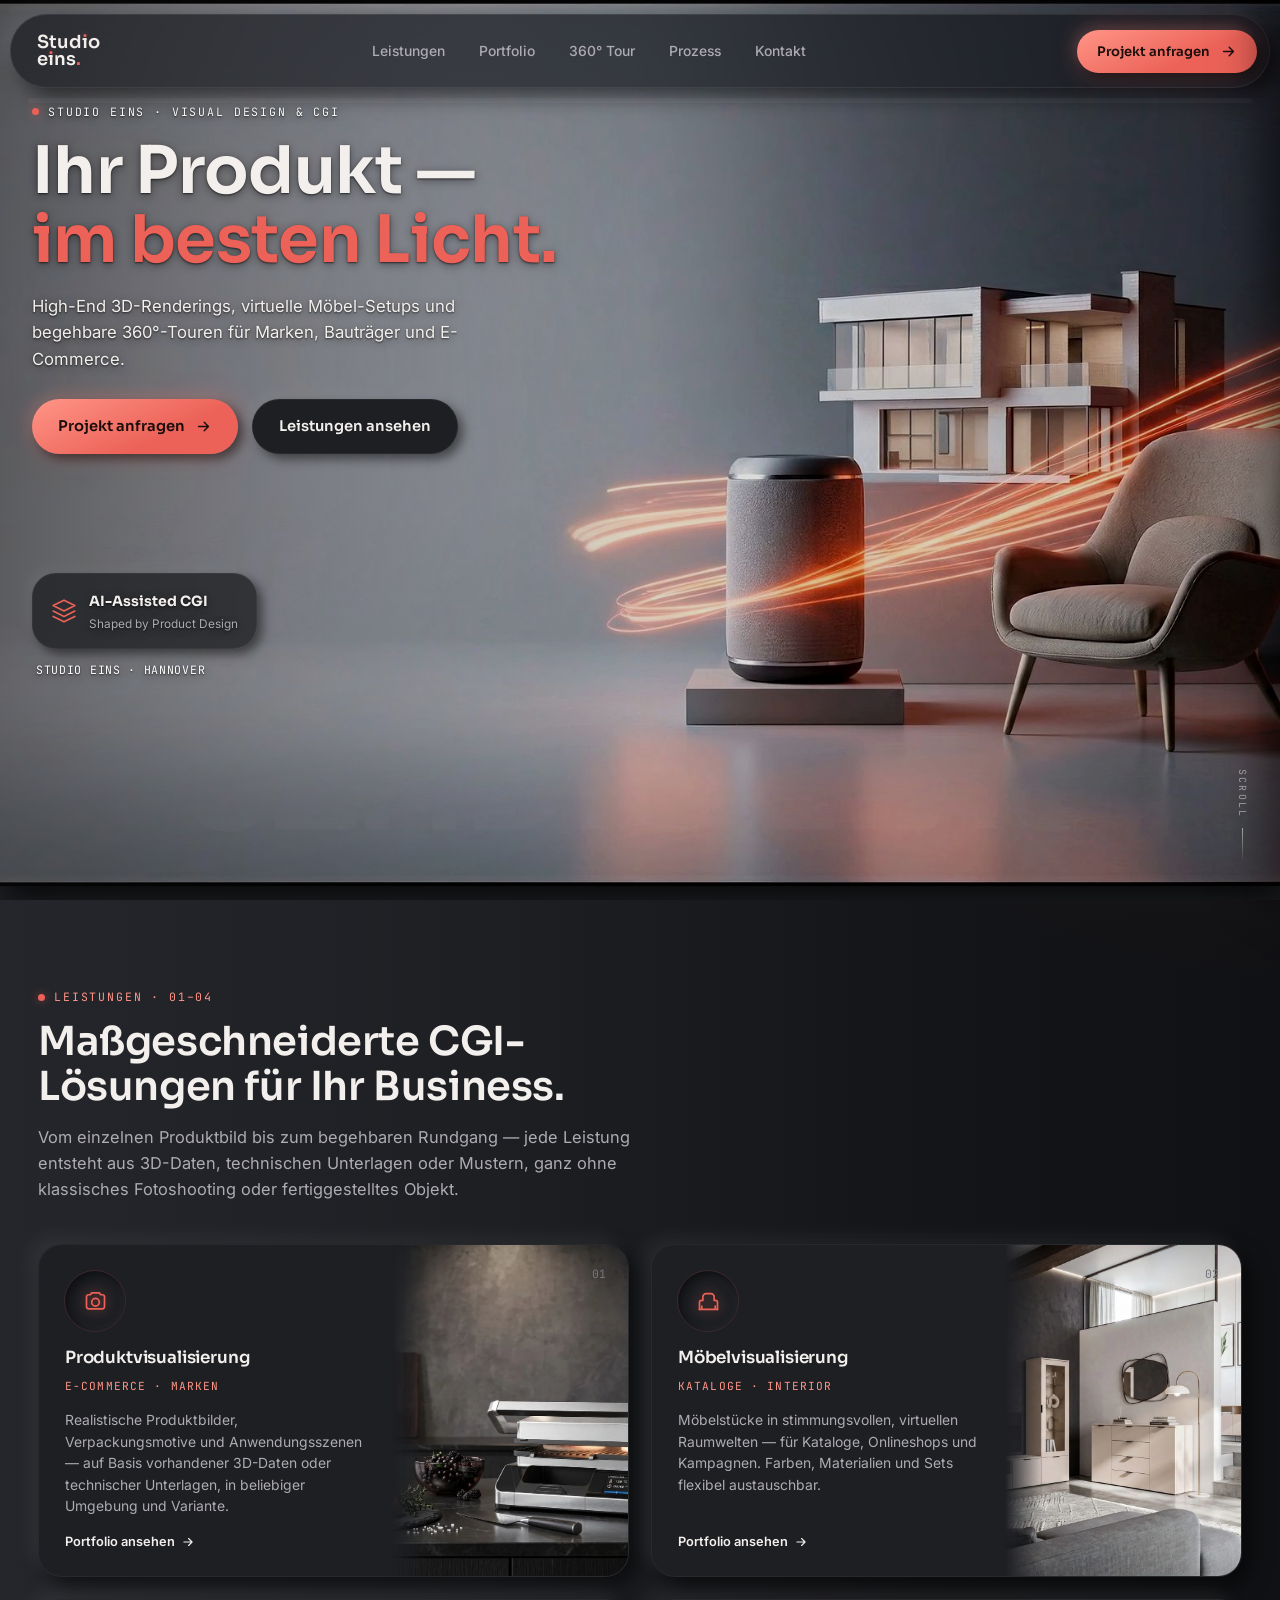
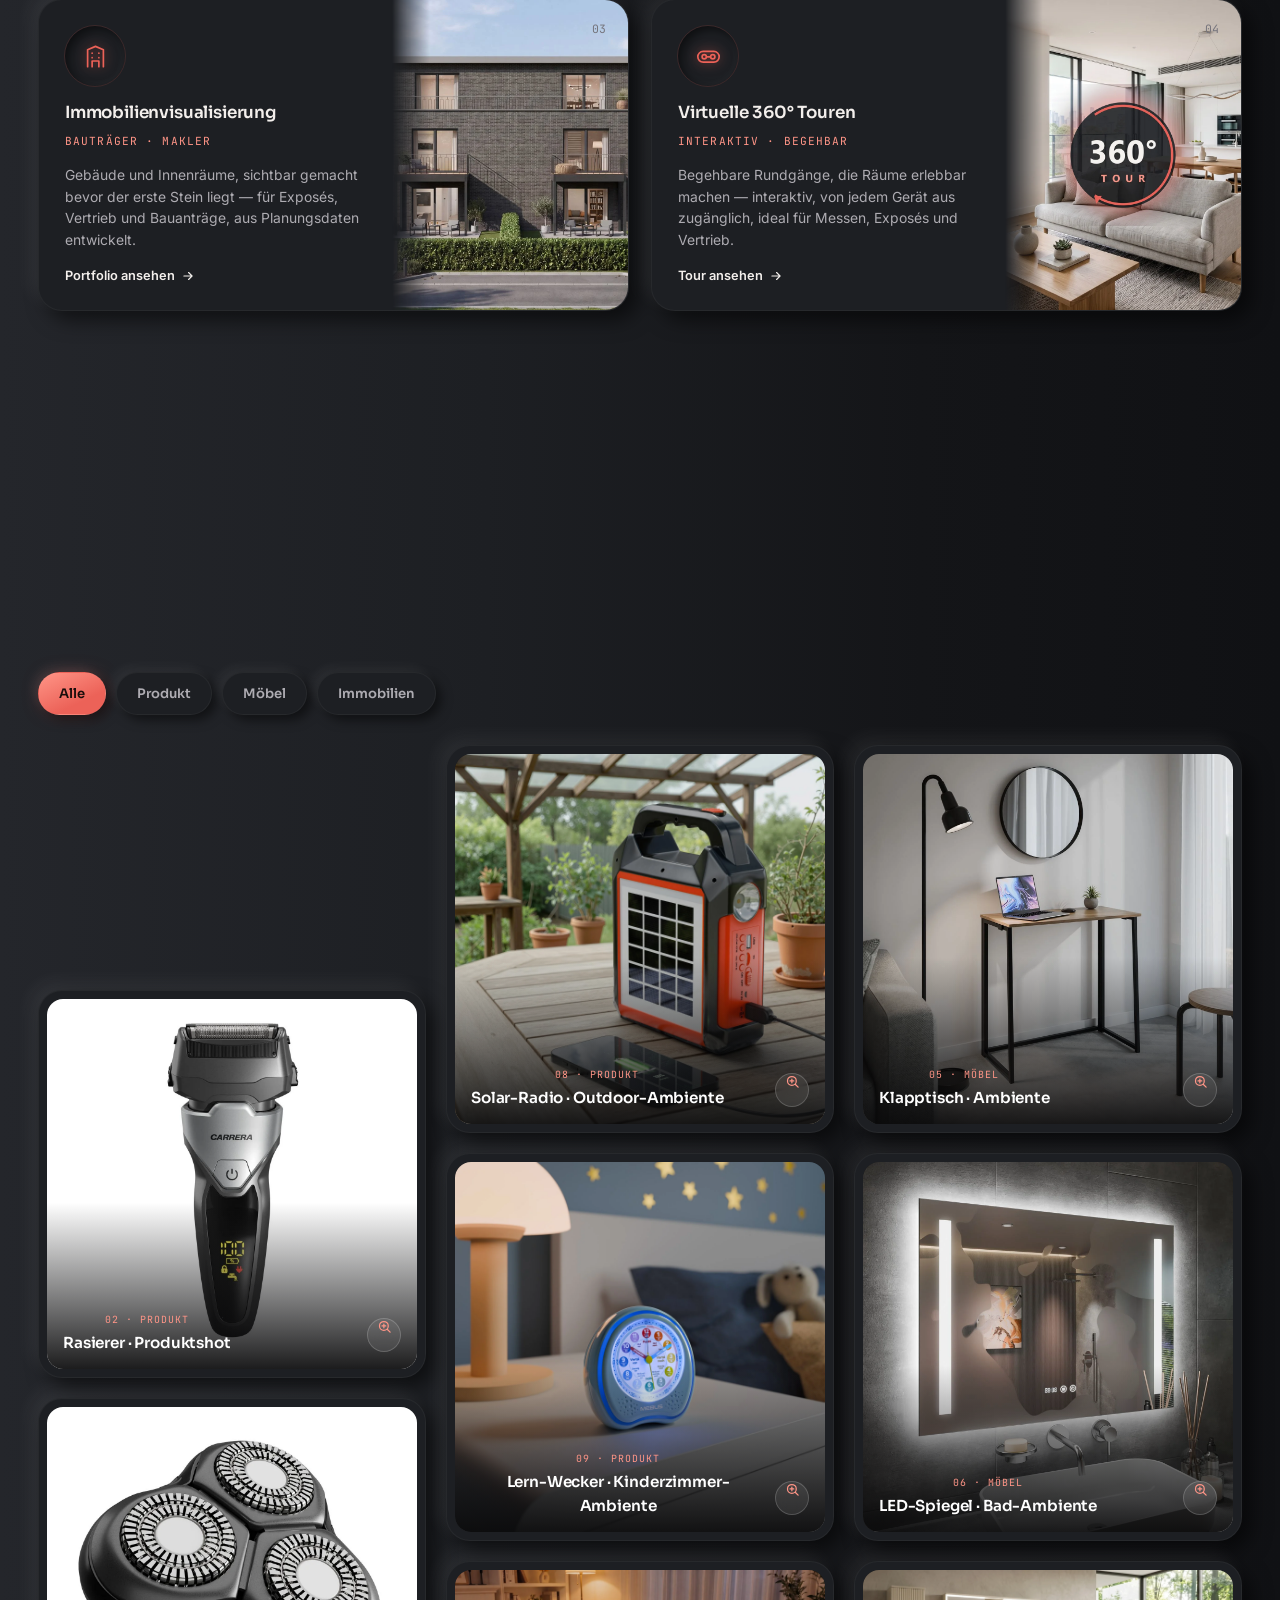
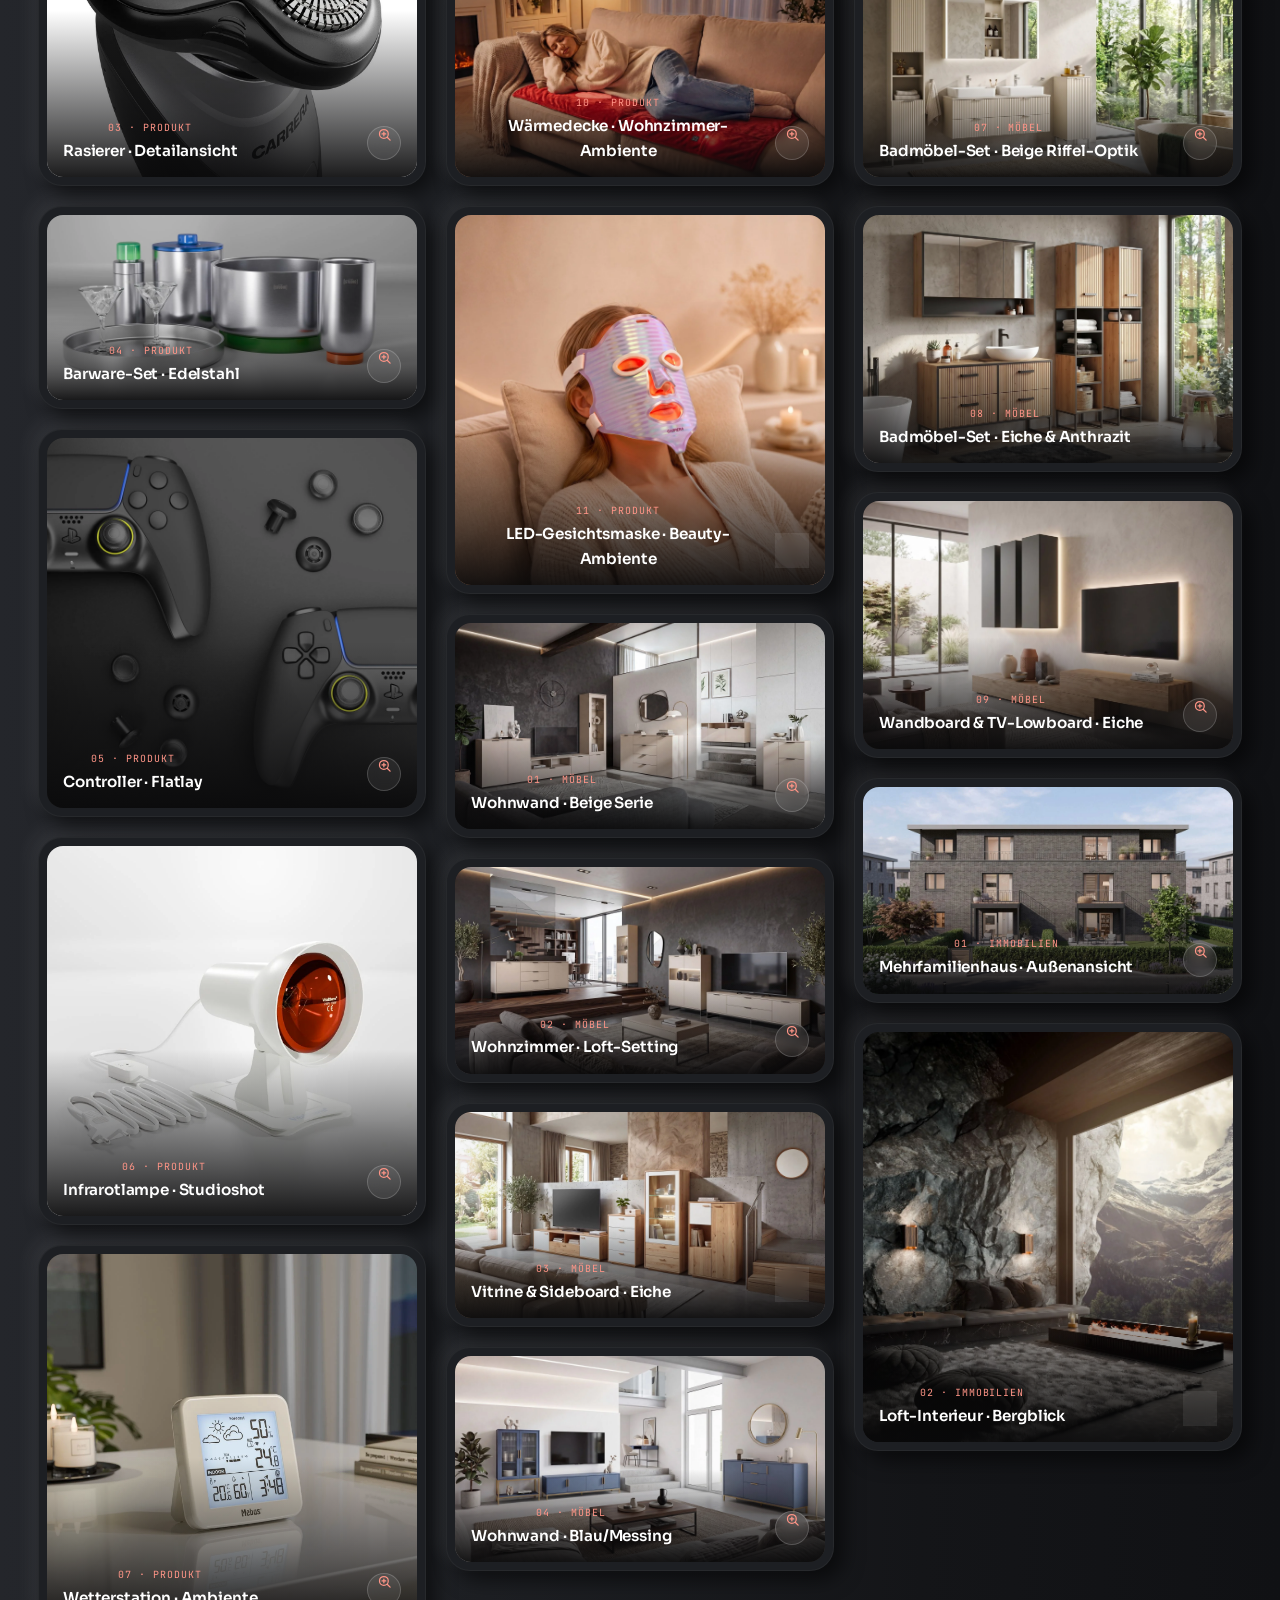
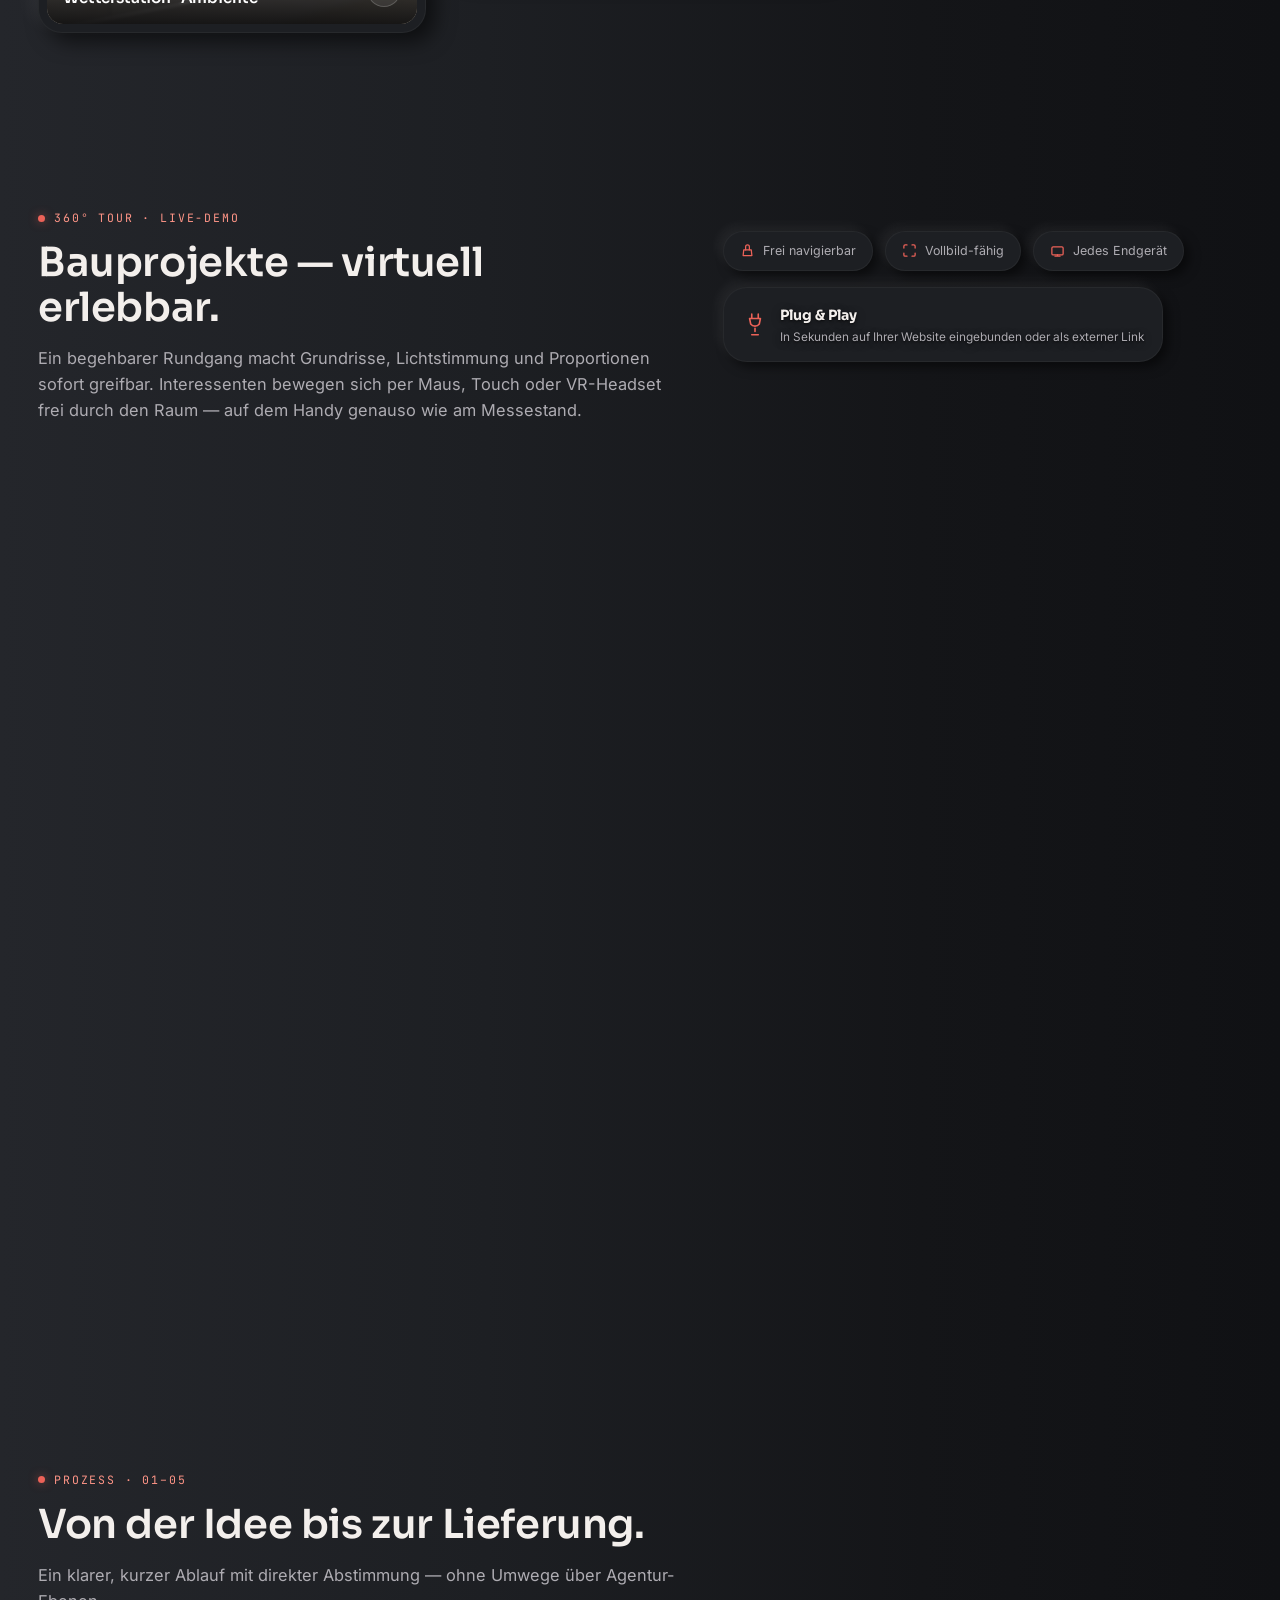
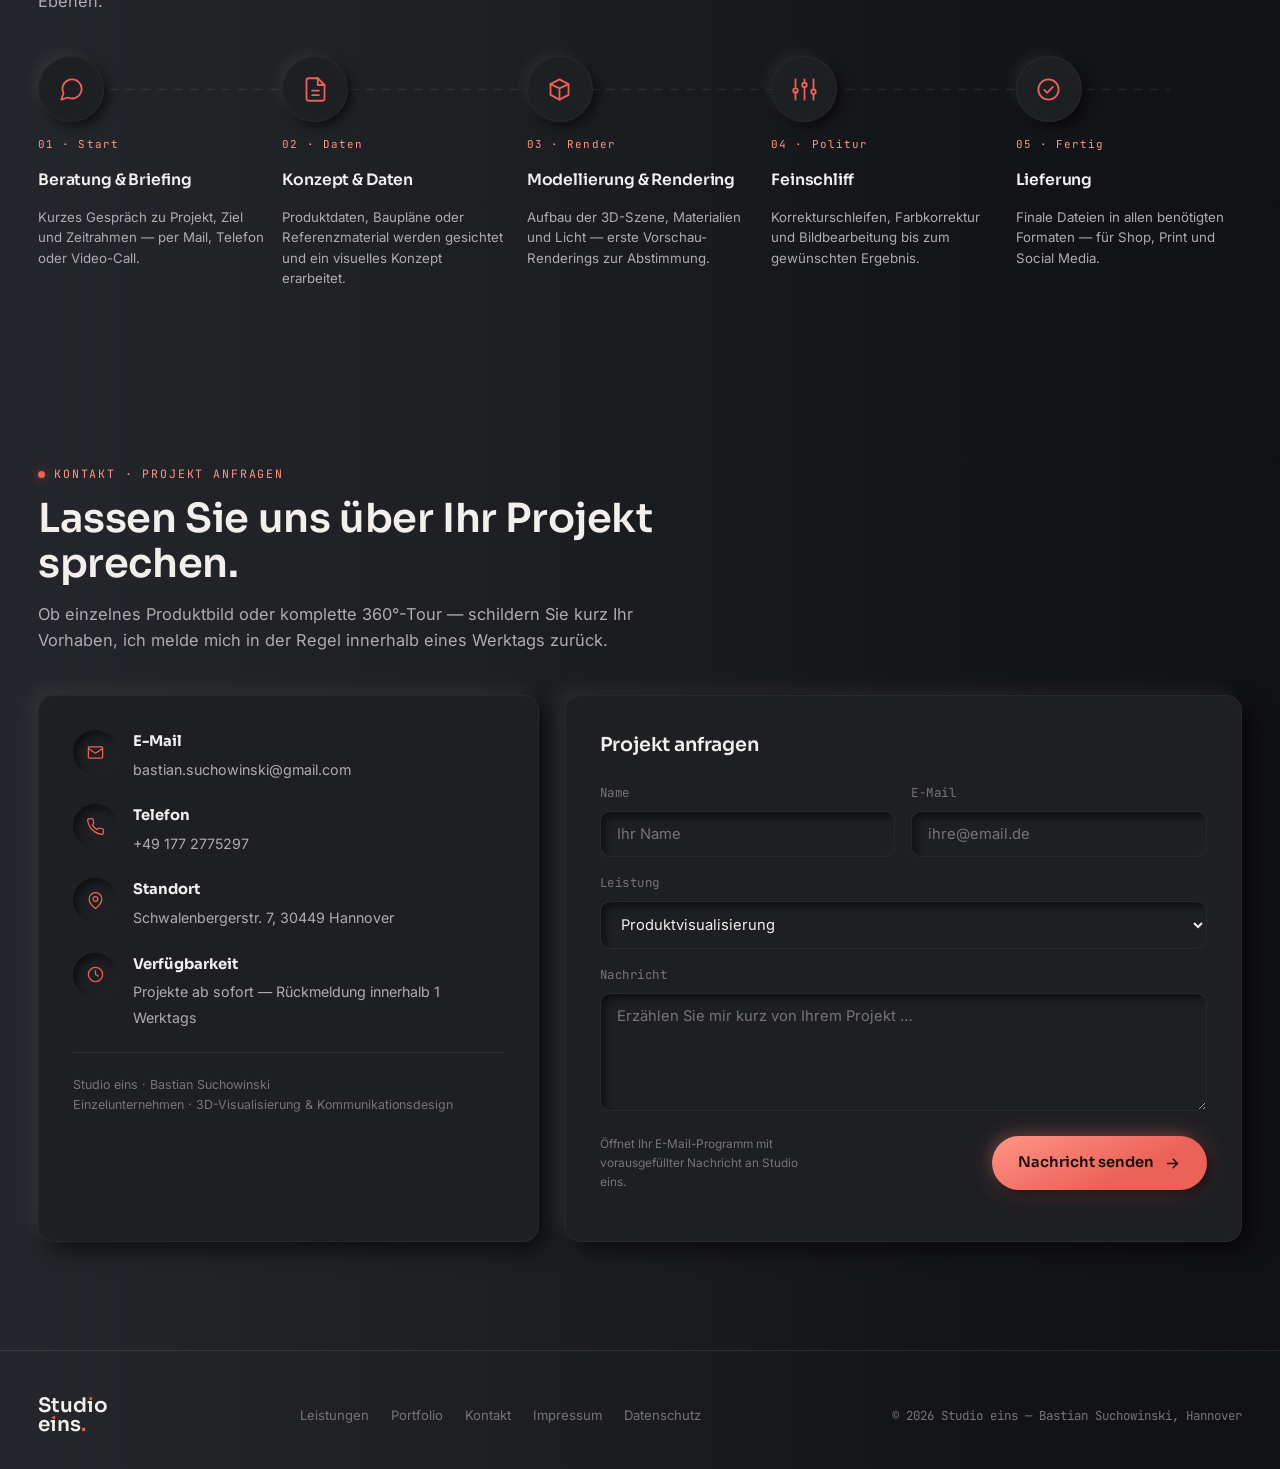
==== commit d3b3ecc6: "Add files via upload" ====
--- a/site-v5/index.html
+++ b/site-v5/index.html
@@ -21,7 +21,7 @@
 <link rel="icon" type="image/png" sizes="16x16" href="assets/brand/favicon-16.png">
 <link rel="apple-touch-icon" sizes="180x180" href="assets/brand/apple-touch-icon.png">
 <link rel="icon" type="image/png" sizes="192x192" href="assets/brand/android-chrome-192.png">
-<link rel="stylesheet" href="styles.css?v=58">
+<link rel="stylesheet" href="styles.css?v=60">
 </head>
 <body>
 
@@ -146,7 +146,7 @@
             <p class="desc">Realistische Produktbilder, Verpackungsmotive und Anwendungsszenen — auf Basis vorhandener 3D-Daten oder technischer Unterlagen, in beliebiger Umgebung und Variante.</p>
             <a href="#portfolio" class="service-card__link" data-open-gallery="produkt">Portfolio ansehen <svg viewBox="0 0 24 24" fill="none" stroke="currentColor" stroke-width="2" stroke-linecap="round" stroke-linejoin="round"><path d="M5 12h14M13 6l6 6-6 6"/></svg></a>
           </div>
-          <div class="service-card__media"><img src="assets/img/product-grill.jpg" alt="Produktvisualisierung: fotorealistisches 3D-Rendering eines Kontaktgrills in Studioumgebung" loading="lazy"></div>
+          <div class="service-card__media"><img src="assets/img/product-grill.webp" alt="Produktvisualisierung: fotorealistisches 3D-Rendering eines Kontaktgrills in Studioumgebung" loading="lazy"></div>
         </article>
 
         <article class="service-card reveal" style="transition-delay:.06s">
@@ -162,7 +162,7 @@
             <p class="desc">Möbelstücke in stimmungsvollen, virtuellen Raumwelten — für Kataloge, Onlineshops und Kampagnen. Farben, Materialien und Sets flexibel austauschbar.</p>
             <a href="#portfolio" class="service-card__link" data-open-gallery="moebel">Portfolio ansehen <svg viewBox="0 0 24 24" fill="none" stroke="currentColor" stroke-width="2" stroke-linecap="round" stroke-linejoin="round"><path d="M5 12h14M13 6l6 6-6 6"/></svg></a>
           </div>
-          <div class="service-card__media"><img src="assets/img/furniture-beige.jpg" alt="Möbelvisualisierung: 3D-Rendering eines Wohnzimmers mit beigen Sideboards" loading="lazy"></div>
+          <div class="service-card__media"><img src="assets/img/furniture-beige.webp" alt="Möbelvisualisierung: 3D-Rendering eines Wohnzimmers mit beigen Sideboards" loading="lazy"></div>
         </article>
 
         <article class="service-card reveal" style="transition-delay:.12s">
@@ -178,7 +178,7 @@
             <p class="desc">Gebäude und Innenräume, sichtbar gemacht bevor der erste Stein liegt — für Exposés, Vertrieb und Bauanträge, aus Planungsdaten entwickelt.</p>
             <a href="#portfolio" class="service-card__link" data-open-gallery="immobilien">Portfolio ansehen <svg viewBox="0 0 24 24" fill="none" stroke="currentColor" stroke-width="2" stroke-linecap="round" stroke-linejoin="round"><path d="M5 12h14M13 6l6 6-6 6"/></svg></a>
           </div>
-          <div class="service-card__media"><img src="assets/img/realestate-exterior.jpg" alt="Immobilienvisualisierung: 3D-Rendering eines modernen Mehrfamilienhauses" loading="lazy"></div>
+          <div class="service-card__media"><img src="assets/img/realestate-exterior.webp" alt="Immobilienvisualisierung: 3D-Rendering eines modernen Mehrfamilienhauses" loading="lazy"></div>
         </article>
 
         <article class="service-card reveal" style="transition-delay:.18s">
@@ -194,7 +194,7 @@
             <p class="desc">Begehbare Rundgänge, die Räume erlebbar machen — interaktiv, von jedem Gerät aus zugänglich, ideal für Messen, Exposés und Vertrieb.</p>
             <a href="#tour" class="service-card__link">Tour ansehen <svg viewBox="0 0 24 24" fill="none" stroke="currentColor" stroke-width="2" stroke-linecap="round" stroke-linejoin="round"><path d="M5 12h14M13 6l6 6-6 6"/></svg></a>
           </div>
-          <div class="service-card__media"><img src="assets/img/tour-360-cover.jpg" alt="Virtuelle 360°-Tour: modernes Wohn-/Küchenloft mit 360°-Tour-Badge" loading="lazy"></div>
+          <div class="service-card__media"><img src="assets/img/tour-360-cover.webp" alt="Virtuelle 360°-Tour: modernes Wohn-/Küchenloft mit 360°-Tour-Badge" loading="lazy"></div>
         </article>
 
       </div>
@@ -412,6 +412,6 @@
   </div>
 </div>
 
-<script src="main.js?v=58"></script>
+<script src="main.js?v=60"></script>
 </body>
 </html>
--- a/site-v5/styles.css
+++ b/site-v5/styles.css
@@ -553,7 +553,7 @@
   padding: 70px 26px;
 }
 .lightbox.is-open { opacity: 1; pointer-events: auto; }
-.lightbox__stage { position: relative; max-width: 1100px; width: 100%; }
+.lightbox__stage { position: relative; max-width: 1440px; width: 100%; }
 .lightbox__frame { border-radius: var(--radius-lg); overflow: hidden; box-shadow: var(--nm-out); aspect-ratio: 16/10; background: var(--panel); }
 .lightbox__frame img { width: 100%; height: 100%; object-fit: contain; background: #0c0c0d; opacity: 0; transform: scale(.98); transition: opacity .35s var(--ease), transform .35s var(--ease); }
 .lightbox__frame img.is-active { opacity: 1; transform: scale(1); }
